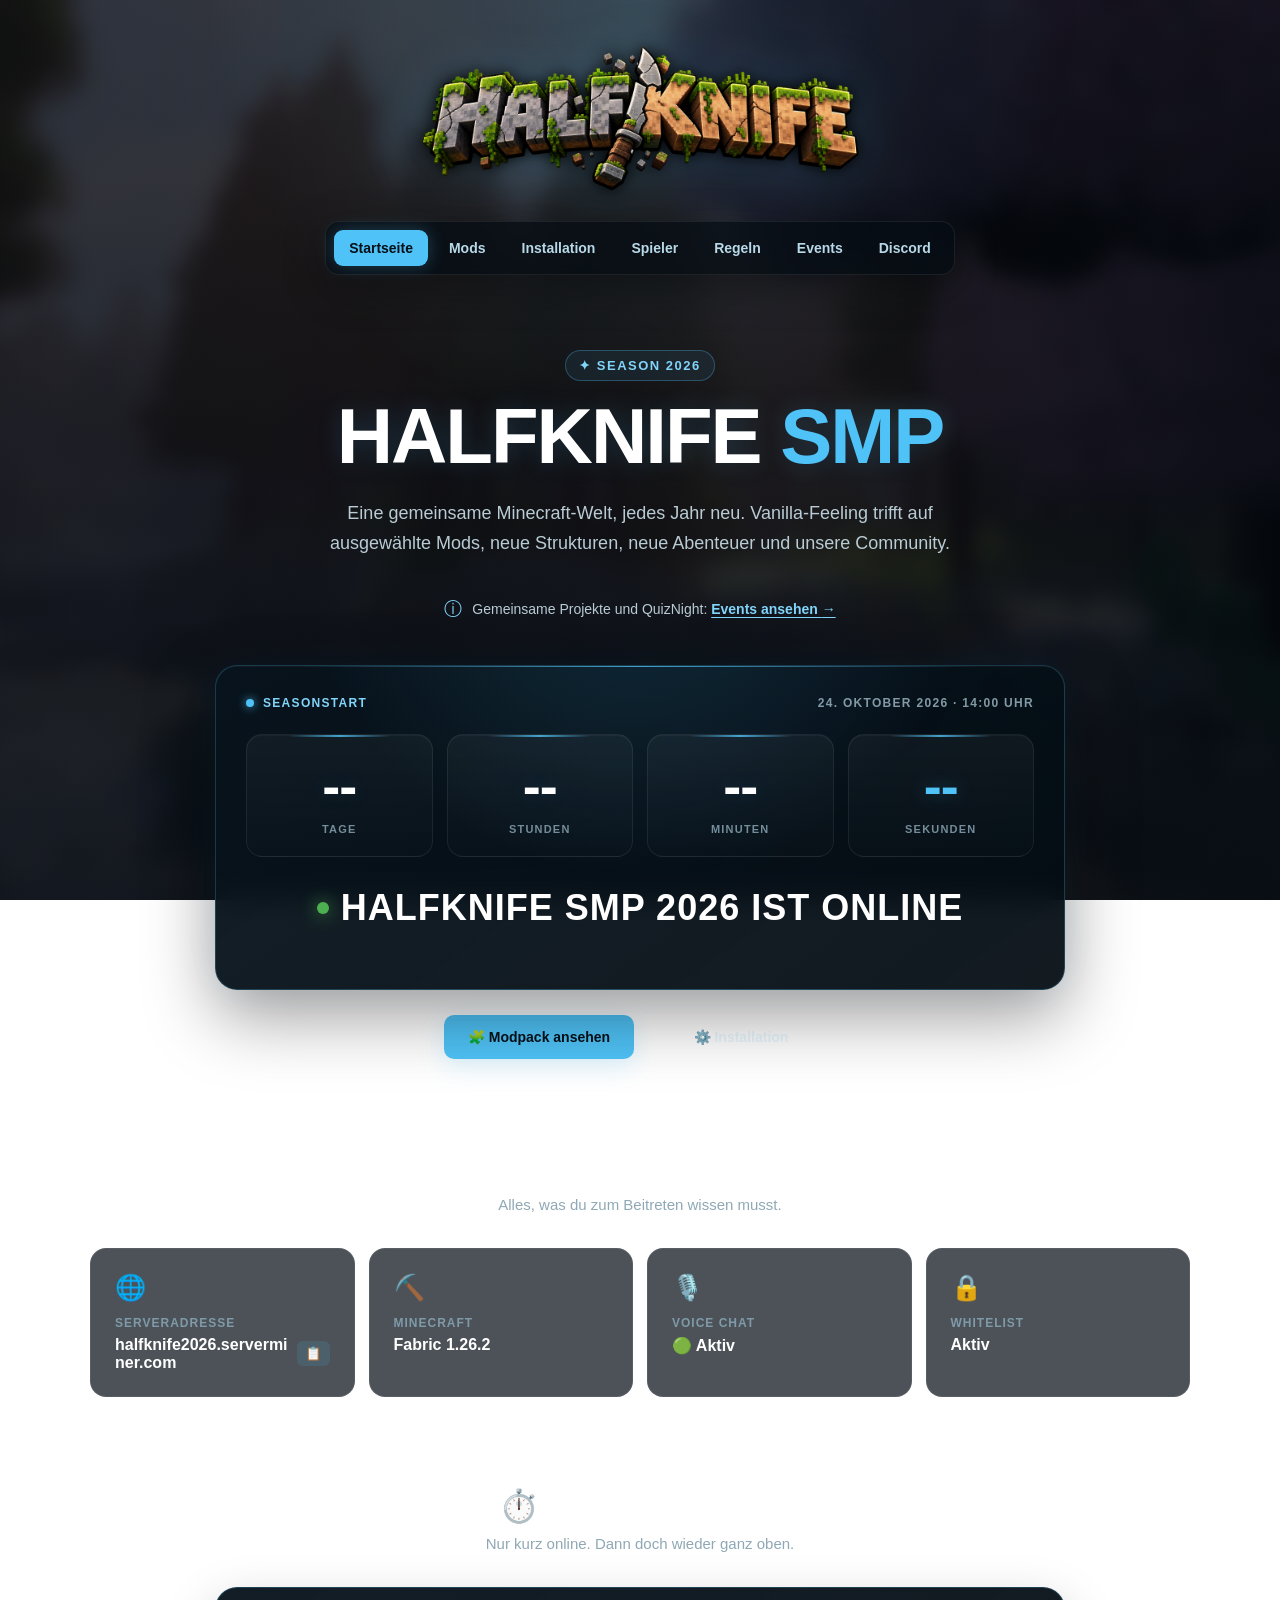
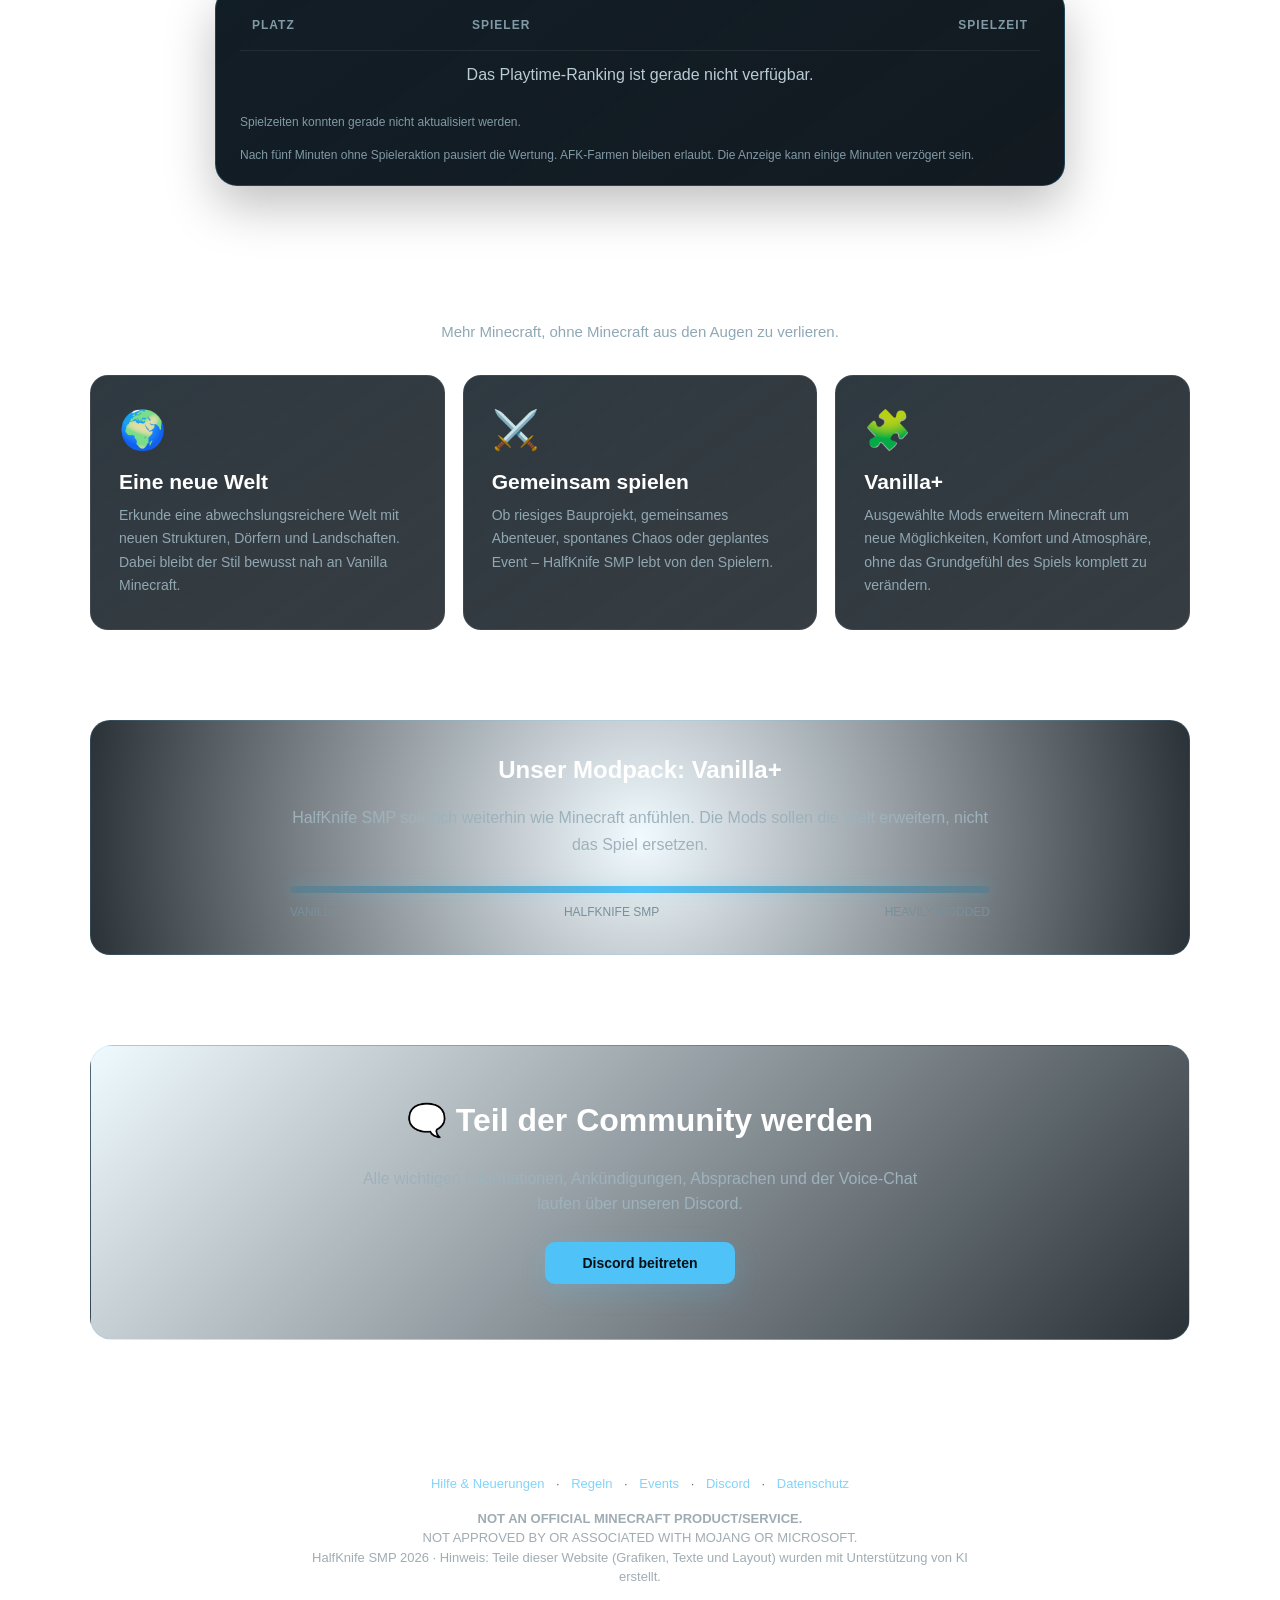
==== index.html @ ebe486ce "AFK-bereinigte aktive Spielzeit erfassen und Website-Ranking umstellen" ====
<!DOCTYPE html>
<html lang="de">

<head>
  <meta charset="UTF-8">

  <meta
    name="viewport"
    content="width=device-width, initial-scale=1.0"
  >

  <title>HalfKnife SMP 2026</title>

  <link
    rel="icon"
    type="image/png"
    href="favicon_io/favicon-32x32.png"
  >

  <link
    rel="stylesheet"
    href="css/style.css"
  >
</head>


<body>
<div class="container">


    <!-- =====================================================
         HEADER
    ====================================================== -->

    <header>

      <div class="logo-container">

        <img
          src="logo.png"
          class="logo"
          alt="HalfKnife SMP 2026"
        >

      </div>


      <nav
        class="nav"
        id="main-nav"
      ></nav>

    </header>


    <main>


      <!-- ===================================================
           HERO
      ==================================================== -->

      <section class="hero">

        <div class="season-label">
          ✦ Season 2026
        </div>


        <h1>
          HALFKNIFE <span>SMP</span>
        </h1>


        <p>
          Eine gemeinsame Minecraft-Welt, jedes Jahr neu.
          Vanilla-Feeling trifft auf ausgewählte Mods,
          neue Strukturen, neue Abenteuer und unsere Community.
        </p>

      </section>

      <aside class="events-notice" aria-label="Hinweis auf Server-Events">
        <span class="events-notice-icon" aria-hidden="true">ⓘ</span>
        <span>Gemeinsame Projekte und QuizNight: <a href="events.html">Events ansehen <span aria-hidden="true">→</span></a></span>
      </aside>


      <!-- ===================================================
           COUNTDOWN
      ==================================================== -->

      <section class="countdown-card">

        <div class="countdown-header">

          <div class="countdown-header-left">

            <span class="countdown-pulse"></span>

            <span>
              Seasonstart
            </span>

          </div>


          <strong>
            24. Oktober 2026 · 14:00 Uhr
          </strong>

        </div>


        <div
          class="countdown-grid"
          id="countdown"
        >


          <div class="countdown-item">

            <span
              class="countdown-value"
              id="countdown-days"
            >
              --
            </span>

            <span class="countdown-label">
              Tage
            </span>

          </div>


          <div class="countdown-item">

            <span
              class="countdown-value"
              id="countdown-hours"
            >
              --
            </span>

            <span class="countdown-label">
              Stunden
            </span>

          </div>


          <div class="countdown-item">

            <span
              class="countdown-value"
              id="countdown-minutes"
            >
              --
            </span>

            <span class="countdown-label">
              Minuten
            </span>

          </div>


          <div class="countdown-item countdown-seconds">

            <span
              class="countdown-value"
              id="countdown-seconds"
            >
              --
            </span>

            <span class="countdown-label">
              Sekunden
            </span>

          </div>

        </div>


        <div
          class="countdown-online"
          id="countdown-online"
          hidden
        >

          <span class="countdown-online-dot"></span>

          HALFKNIFE SMP 2026 IST ONLINE

        </div>

      </section>


      <!-- ===================================================
           BUTTONS
      ==================================================== -->

      <div class="button-row">

        <a
          class="button button-primary"
          href="https://modrinth.com/modpack/halfknifesmp2026"
          target="_blank"
          rel="noopener"
        >
          🧩 Modpack ansehen
        </a>


        <a
          class="button button-secondary"
          href="install.html"
        >
          ⚙️ Installation
        </a>

      </div>


      <!-- ===================================================
           SERVER INFOS
      ==================================================== -->

      <section class="section">

        <div class="section-heading">

          <h2>
            Server-Infos
          </h2>

          <p>
            Alles, was du zum Beitreten wissen musst.
          </p>

        </div>


        <div class="info-grid">


          <div class="info-card">

            <div class="info-icon">
              🌐
            </div>

            <div class="label">
              Serveradresse
            </div>

            <div class="value server-address">

              <span id="server-ip">
                halfknife2026.serverminer.com
              </span>

              <button
                class="copy-button"
                onclick="copyIP()"
                title="Serveradresse kopieren"
              >
                📋
              </button>

            </div>

          </div>


          <div class="info-card">

            <div class="info-icon">
              ⛏️
            </div>

            <div class="label">
              Minecraft
            </div>

            <div class="value">
              Fabric 1.26.2
            </div>

          </div>


          <div class="info-card">

            <div class="info-icon">
              🎙️
            </div>

            <div class="label">
              Voice Chat
            </div>

            <div class="value">
              🟢 Aktiv
            </div>

          </div>


          <div class="info-card">

            <div class="info-icon">
              🔒
            </div>

            <div class="label">
              Whitelist
            </div>

            <div class="value">
              Aktiv
            </div>

          </div>


        </div>

      </section>



      <section class="section playtime-section" aria-labelledby="playtime-heading">
        <div class="section-heading">
          <h2 id="playtime-heading">⏱️ Aktive Spielzeit</h2>
          <p>Nur kurz online. Dann doch wieder ganz oben.</p>
        </div>
        <div class="playtime-card">
          <div class="playtime-table-wrap">
            <table class="playtime-table">
              <caption class="playtime-caption">Spielzeit der freigeschalteten Spieler, absteigend sortiert</caption>
              <thead><tr><th scope="col">Platz</th><th scope="col">Spieler</th><th scope="col">Spielzeit</th></tr></thead>
              <tbody id="playtime-ranking">
                <tr><td colspan="3">Spielzeiten werden geladen…</td></tr>
              </tbody>
            </table>
          </div>
          <p class="playtime-note" id="playtime-updated" role="status">Die Spielzeiten werden regelmäßig aktualisiert.</p>
          <p class="playtime-note">Nach fünf Minuten ohne Spieleraktion pausiert die Wertung. AFK-Farmen bleiben erlaubt. Die Anzeige kann einige Minuten verzögert sein.</p>
          <noscript><p class="playtime-note">Aktiviere JavaScript, um das Ranking zu sehen.</p></noscript>
        </div>
      </section>

      <!-- ===================================================
           WAS DICH ERWARTET
      ==================================================== -->

      <section class="section">

        <div class="section-heading">

          <h2>
            Was dich erwartet
          </h2>

          <p>
            Mehr Minecraft, ohne Minecraft aus den Augen zu verlieren.
          </p>

        </div>


        <div class="features">


          <div class="feature">

            <div class="feature-icon">
              🌍
            </div>

            <h3>
              Eine neue Welt
            </h3>

            <p>
              Erkunde eine abwechslungsreichere Welt mit
              neuen Strukturen, Dörfern und Landschaften.
              Dabei bleibt der Stil bewusst nah an Vanilla Minecraft.
            </p>

          </div>


          <div class="feature">

            <div class="feature-icon">
              ⚔️
            </div>

            <h3>
              Gemeinsam spielen
            </h3>

            <p>
              Ob riesiges Bauprojekt, gemeinsames Abenteuer,
              spontanes Chaos oder geplantes Event –
              HalfKnife SMP lebt von den Spielern.
            </p>

          </div>


          <div class="feature">

            <div class="feature-icon">
              🧩
            </div>

            <h3>
              Vanilla+
            </h3>

            <p>
              Ausgewählte Mods erweitern Minecraft um
              neue Möglichkeiten, Komfort und Atmosphäre,
              ohne das Grundgefühl des Spiels komplett zu verändern.
            </p>

          </div>


        </div>

      </section>


      <!-- ===================================================
           VANILLA+
      ==================================================== -->

      <section class="section">

        <div class="vanilla-box">

          <h2>
            Unser Modpack: Vanilla+
          </h2>


          <p>
            HalfKnife SMP soll sich weiterhin wie Minecraft anfühlen.
            Die Mods sollen die Welt erweitern, nicht das Spiel ersetzen.
          </p>


          <div class="vanilla-bar"></div>


          <div class="vanilla-labels">

            <span>
              VANILLA
            </span>

            <span>
              HALFKNIFE SMP
            </span>

            <span>
              HEAVILY MODDED
            </span>

          </div>

        </div>

      </section>


      <!-- ===================================================
           DISCORD
      ==================================================== -->

      <section class="section">

        <div class="discord">

          <h2>
            🗨️ Teil der Community werden
          </h2>


          <p>
            Alle wichtigen Informationen, Ankündigungen,
            Absprachen und der Voice-Chat laufen über unseren Discord.
          </p>


          <a
            class="button button-primary"
            href="https://discord.gg/TK9UQVsz8b"
            target="_blank"
            rel="noopener"
          >
            Discord beitreten
          </a>

        </div>

      </section>


    </main>

  </div>


  <!-- =======================================================
       FOOTER
  ======================================================== -->

  <footer>

    <div class="footer-links">

      <a href="help.html">Hilfe & Neuerungen</a>
      ·
      <a href="rules.html">Regeln</a>
      ·
      <a href="events.html">Events</a>
      ·
      <a href="discord.html">Discord</a>
      ·
      <a href="datenschutz.html">Datenschutz</a>

    </div>

    <div class="disclaimer">
      <strong>NOT AN OFFICIAL MINECRAFT PRODUCT/SERVICE.</strong><br>
      NOT APPROVED BY OR ASSOCIATED WITH MOJANG OR MICROSOFT.
    </div>

    <div class="disclaimer">
      HalfKnife SMP 2026 ·
      Hinweis: Teile dieser Website (Grafiken, Texte und Layout)
      wurden mit Unterstützung von KI erstellt.
    </div>

  </footer>


  <script src="js/main.js"></script>

</body>

</html>
---- css/style.css ----
/* =========================================================
   GRUNDLAYOUT
========================================================= */

* {
  box-sizing: border-box;
}


html {
  scroll-behavior: smooth;
}


body {
  margin: 0;

  min-height: 100vh;

  font-family:
    Arial,
    Helvetica,
    sans-serif;

  color: #e8f7ff;

  background-image:
    linear-gradient(
      rgba(3, 8, 14, 0.78),
      rgba(3, 8, 14, 0.88)
    ),
    url("../background.png");

  background-size: cover;
  background-position: center;
  background-attachment: fixed;

  overflow-x: hidden;
}


body::before {
  content: "";

  position: fixed;
  inset: 0;

  background:
    radial-gradient(
      circle at 50% 0%,
      rgba(79, 195, 247, 0.12),
      transparent 40%
    );

  pointer-events: none;

  z-index: -1;
}


/* =========================================================
   CONTAINER
========================================================= */

.container {
  width: min(
    1100px,
    calc(100% - 40px)
  );

  margin: 0 auto;
}


/* =========================================================
   SPENDENBUTTON
========================================================= */

.donate-button {
  position: fixed;

  top: 18px;
  left: 18px;

  z-index: 1000;

  transition:
    transform 0.2s ease;
}


.donate-button img {
  width: 190px;

  height: auto;

  filter:
    drop-shadow(
      0 0 10px
      rgba(0, 0, 0, 0.8)
    );

  transition:
    transform 0.2s ease,
    opacity 0.2s ease;
}


.donate-button:hover {
  transform:
    translateY(-2px);
}


.donate-button img:hover {
  transform:
    scale(1.04);

  opacity: 0.92;
}


/* =========================================================
   HEADER
========================================================= */

header {
  padding-top: 45px;

  text-align: center;
}


.logo-container {
  margin-bottom: 25px;
}


.logo {
  width: min(
    440px,
    80%
  );

  height: auto;

  filter:
    drop-shadow(
      0 0 8px
      rgba(0, 0, 0, 0.9)
    )
    drop-shadow(
      0 0 25px
      rgba(79, 195, 247, 0.15)
    );
}


/* =========================================================
   NAVIGATION
========================================================= */

.nav {
  display: flex;

  justify-content: center;
  align-items: center;

  flex-wrap: wrap;

  gap: 6px;

  width: fit-content;
  max-width: 100%;

  margin: 0 auto;

  padding: 8px;

  background:
    rgba(5, 12, 19, 0.72);

  border:
    1px solid
    rgba(255, 255, 255, 0.08);

  border-radius: 14px;

  backdrop-filter:
    blur(14px);

  -webkit-backdrop-filter:
    blur(14px);

  box-shadow:
    0 12px 40px
    rgba(0, 0, 0, 0.35);
}


.nav a {
  color: #b8d9e8;

  text-decoration: none;

  font-size: 14px;
  font-weight: bold;

  padding:
    10px 15px;

  border-radius: 9px;

  transition:
    background 0.2s ease,
    color 0.2s ease,
    transform 0.2s ease;
}


.nav a:hover {
  color: #ffffff;

  background:
    rgba(79, 195, 247, 0.12);

  transform:
    translateY(-1px);
}


.nav a.active {
  color: #061019;

  background:
    #4fc3f7;

  box-shadow:
    0 0 18px
    rgba(79, 195, 247, 0.28);
}


/* =========================================================
   HERO
========================================================= */

.hero {
  text-align: center;

  padding:
    75px 20px 55px;
}


.season-label {
  display: inline-block;

  padding:
    7px 13px;

  margin-bottom: 18px;

  border:
    1px solid
    rgba(79, 195, 247, 0.3);

  border-radius: 999px;

  background:
    rgba(79, 195, 247, 0.08);

  color: #81d4fa;

  font-size: 13px;
  font-weight: bold;

  letter-spacing: 1.5px;

  text-transform: uppercase;
}


.hero h1 {
  margin: 0;

  font-size:
    clamp(
      42px,
      7vw,
      78px
    );

  line-height: 0.95;

  color: #ffffff;

  letter-spacing: -2px;

  text-shadow:
    0 0 25px
    rgba(79, 195, 247, 0.18);
}


.hero h1 span {
  color: #4fc3f7;
}


.hero p {
  max-width: 680px;

  margin:
    25px auto 0;

  color: #b9cbd4;

  font-size: 18px;

  line-height: 1.7;
}


/* Compact events link on the home page */
.events-notice {
  display: flex;
  align-items: center;
  justify-content: center;
  gap: 10px;
  max-width: 850px;
  margin: -28px auto 32px;
  padding: 10px 16px;
  color: #b9cbd4;
  font-size: 14px;
  line-height: 1.5;
  text-align: center;
}

.events-notice-icon {
  flex: none;
  color: #81d4fa;
  font-size: 18px;
}

.events-notice a {
  color: #81d4fa;
  font-weight: 700;
  text-decoration: underline;
  text-underline-offset: 3px;
}

.events-notice a:hover,
.events-notice a:focus-visible {
  color: #ffffff;
}

@media (max-width: 650px) {
  .events-notice {
    margin-top: -18px;
    margin-bottom: 24px;
    padding-inline: 4px;
  }
}


/* =========================================================
   COUNTDOWN
========================================================= */

.countdown-card {
  position: relative;

  max-width: 850px;

  margin:
    10px auto 0;

  padding:
    30px;

  overflow: hidden;

  background:
    radial-gradient(
      circle at 50% -40%,
      rgba(79, 195, 247, 0.17),
      transparent 55%
    ),
    linear-gradient(
      145deg,
      rgba(8, 20, 29, 0.96),
      rgba(4, 12, 19, 0.94)
    );

  border:
    1px solid
    rgba(79, 195, 247, 0.24);

  border-radius: 22px;

  backdrop-filter:
    blur(15px);

  -webkit-backdrop-filter:
    blur(15px);

  box-shadow:
    0 25px 70px
    rgba(0, 0, 0, 0.4),

    0 0 45px
    rgba(79, 195, 247, 0.06),

    inset 0 1px 0
    rgba(255, 255, 255, 0.035);
}


.countdown-card::before {
  content: "";

  position: absolute;

  top: 0;
  left: 10%;
  right: 10%;

  height: 1px;

  background:
    linear-gradient(
      90deg,
      transparent,
      rgba(79, 195, 247, 0.75),
      transparent
    );
}


.countdown-header {
  display: flex;

  align-items: center;
  justify-content: space-between;

  gap: 20px;

  margin-bottom: 24px;

  text-transform: uppercase;

  letter-spacing: 1.3px;

  font-size: 12px;
}


.countdown-header-left {
  display: flex;

  align-items: center;

  gap: 9px;

  color: #81d4fa;

  font-weight: 800;
}


.countdown-header strong {
  color: #829aa6;

  font-size: 12px;

  font-weight: 700;
}


.countdown-pulse {
  width: 8px;
  height: 8px;

  border-radius: 50%;

  background: #4fc3f7;

  box-shadow:
    0 0 10px
    rgba(79, 195, 247, 0.9);

  animation:
    countdownPulse
    2s infinite;
}


@keyframes countdownPulse {

  0%,
  100% {
    opacity: 1;

    box-shadow:
      0 0 8px
      rgba(79, 195, 247, 0.7);
  }

  50% {
    opacity: 0.45;

    box-shadow:
      0 0 18px
      rgba(79, 195, 247, 1);
  }

}


.countdown-grid {
  display: grid;

  grid-template-columns:
    repeat(4, 1fr);

  gap: 14px;
}


.countdown-item {
  position: relative;

  padding:
    24px 10px 21px;

  text-align: center;

  border-radius: 16px;

  background:
    linear-gradient(
      180deg,
      rgba(255, 255, 255, 0.045),
      rgba(255, 255, 255, 0.012)
    );

  border:
    1px solid
    rgba(255, 255, 255, 0.07);

  box-shadow:
    inset 0 1px 0
    rgba(255, 255, 255, 0.035);

  transition:
    transform 0.25s ease,
    border-color 0.25s ease,
    background 0.25s ease;
}


.countdown-item:hover {
  transform:
    translateY(-3px);

  border-color:
    rgba(79, 195, 247, 0.24);

  background:
    linear-gradient(
      180deg,
      rgba(79, 195, 247, 0.08),
      rgba(255, 255, 255, 0.015)
    );
}


.countdown-item::before {
  content: "";

  position: absolute;

  top: 0;

  left: 22%;
  right: 22%;

  height: 2px;

  border-radius: 999px;

  background:
    linear-gradient(
      90deg,
      transparent,
      #4fc3f7,
      transparent
    );

  opacity: 0.8;
}


.countdown-value {
  display: block;

  color: #ffffff;

  font-size:
    clamp(
      34px,
      5vw,
      54px
    );

  line-height: 1;

  font-weight: 800;

  font-variant-numeric:
    tabular-nums;

  letter-spacing: -1px;

  text-shadow:
    0 0 20px
    rgba(79, 195, 247, 0.15);
}


.countdown-seconds
.countdown-value {
  color: #4fc3f7;

  text-shadow:
    0 0 20px
    rgba(79, 195, 247, 0.32);
}


.countdown-label {
  display: block;

  margin-top: 10px;

  color: #748d9a;

  font-size: 11px;

  font-weight: 700;

  letter-spacing: 1.2px;

  text-transform: uppercase;
}


.countdown-online {
  display: flex;

  align-items: center;
  justify-content: center;

  gap: 12px;

  padding:
    30px 10px;

  color: #ffffff;

  font-size:
    clamp(
      22px,
      4vw,
      36px
    );

  font-weight: 800;

  letter-spacing: 1px;

  text-align: center;
}


.countdown-online[hidden] {
  display: none;
}


.countdown-online-dot {
  width: 12px;
  height: 12px;

  flex: 0 0 auto;

  border-radius: 50%;

  background: #4caf50;

  box-shadow:
    0 0 18px
    rgba(76, 175, 80, 0.9);
}


/* =========================================================
   BUTTONS
========================================================= */

.button-row {
  display: flex;

  justify-content: center;

  flex-wrap: wrap;

  gap: 12px;

  margin-top: 25px;
}


.button {
  display: inline-flex;

  align-items: center;
  justify-content: center;

  min-width: 190px;

  padding:
    13px 22px;

  border-radius: 10px;

  text-decoration: none;

  font-weight: bold;
  font-size: 14px;

  transition:
    transform 0.2s ease,
    box-shadow 0.2s ease,
    background 0.2s ease;
}


.button-primary {
  background:
    #4fc3f7;

  color:
    #041018;

  box-shadow:
    0 8px 25px
    rgba(79, 195, 247, 0.18);
}


.button-primary:hover {
  transform:
    translateY(-3px);

  box-shadow:
    0 12px 35px
    rgba(79, 195, 247, 0.3);
}


.button-secondary {
  background:
    rgba(255, 255, 255, 0.06);

  color:
    #e8f7ff;

  border:
    1px solid
    rgba(255, 255, 255, 0.1);
}


.button-secondary:hover {
  transform:
    translateY(-3px);

  background:
    rgba(255, 255, 255, 0.1);
}


/* =========================================================
   SECTIONS
========================================================= */

.section {
  margin-top: 90px;
}


.section-heading {
  text-align: center;

  margin-bottom: 35px;
}


.section-heading h2 {
  margin:
    0 0 10px;

  color: #ffffff;

  font-size: 32px;
}


.section-heading p {
  margin: 0;

  color: #8fa8b5;

  font-size: 15px;
}


/* =========================================================
   INFO CARDS
========================================================= */

.info-grid {
  display: grid;

  grid-template-columns:
    repeat(4, 1fr);

  gap: 14px;
}


.info-card {
  padding: 24px;

  background:
    rgba(7, 16, 24, 0.72);

  border:
    1px solid
    rgba(255, 255, 255, 0.07);

  border-radius: 16px;

  backdrop-filter:
    blur(12px);

  -webkit-backdrop-filter:
    blur(12px);

  transition:
    transform 0.2s ease,
    border-color 0.2s ease,
    background 0.2s ease;
}


.info-card:hover {
  transform:
    translateY(-4px);

  border-color:
    rgba(79, 195, 247, 0.25);

  background:
    rgba(9, 21, 30, 0.82);
}


.info-icon {
  font-size: 25px;

  margin-bottom: 14px;
}


.info-card .label {
  color: #7f9aa8;

  font-size: 12px;
  font-weight: bold;

  text-transform: uppercase;

  letter-spacing: 1px;

  margin-bottom: 6px;
}


.info-card .value {
  color: #ffffff;

  font-size: 16px;

  font-weight: bold;

  word-break: break-word;
}


/* =========================================================
   SERVER-IP KOPIEREN
========================================================= */

.server-address {
  display: flex;

  align-items: center;

  gap: 8px;
}


.copy-button {
  border: none;

  padding:
    5px 8px;

  border-radius: 6px;

  background:
    rgba(79, 195, 247, 0.12);

  color: #81d4fa;

  cursor: pointer;

  transition:
    0.2s ease;
}


.copy-button:hover {
  background:
    rgba(79, 195, 247, 0.22);
}


/* =========================================================
   FEATURES
========================================================= */

.features {
  display: grid;

  grid-template-columns:
    repeat(3, 1fr);

  gap: 18px;
}


.feature {
  padding:
    32px 28px;

  background:
    linear-gradient(
      145deg,
      rgba(10, 22, 31, 0.85),
      rgba(4, 12, 18, 0.8)
    );

  border:
    1px solid
    rgba(255, 255, 255, 0.07);

  border-radius: 18px;

  transition:
    transform 0.25s ease,
    border-color 0.25s ease;
}


.feature:hover {
  transform:
    translateY(-6px);

  border-color:
    rgba(79, 195, 247, 0.25);
}


.feature-icon {
  font-size: 38px;

  margin-bottom: 18px;
}


.feature h3 {
  margin:
    0 0 10px;

  color: #ffffff;

  font-size: 21px;
}


.feature p {
  margin: 0;

  color: #91a7b2;

  line-height: 1.65;

  font-size: 14px;
}


/* =========================================================
   VANILLA+ BOX
========================================================= */

.vanilla-box {
  padding: 35px;

  text-align: center;

  background:
    radial-gradient(
      circle at center,
      rgba(79, 195, 247, 0.08),
      rgba(5, 13, 20, 0.85)
    );

  border:
    1px solid
    rgba(79, 195, 247, 0.15);

  border-radius: 20px;
}


.vanilla-box h2 {
  margin-top: 0;

  color: #ffffff;
}


.vanilla-box p {
  max-width: 700px;

  margin: 0 auto;

  color: #9eb2bc;

  line-height: 1.7;
}

.vanilla-box .install-note {
  margin-top: 18px;
  font-size: 14px;
}


.vanilla-bar {
  max-width: 700px;

  height: 7px;

  margin:
    28px auto 12px;

  border-radius: 999px;

  background:
    linear-gradient(
      90deg,
      #607d8b 0%,
      #4fc3f7 50%,
      #607d8b 100%
    );

  box-shadow:
    0 0 15px
    rgba(79, 195, 247, 0.2);
}


.vanilla-labels {
  display: flex;

  justify-content: space-between;

  max-width: 700px;

  margin: 0 auto;

  color: #78909c;

  font-size: 12px;
}


/* =========================================================
   DISCORD
========================================================= */

.discord {
  text-align: center;

  padding:
    55px 25px;

  background:
    linear-gradient(
      135deg,
      rgba(79, 195, 247, 0.09),
      rgba(5, 14, 21, 0.85)
    );

  border:
    1px solid
    rgba(79, 195, 247, 0.14);

  border-radius: 22px;
}


.discord h2 {
  margin-top: 0;

  color: #ffffff;

  font-size: 32px;
}


.discord p {
  max-width: 600px;

  margin:
    0 auto 25px;

  color: #9eb2bc;

  line-height: 1.6;
}


/* =========================================================
   LIVE SERVERSTATUS / PLAYERS.HTML
========================================================= */

.live-status-card {
  padding: 28px;

  background:
    linear-gradient(
      145deg,
      rgba(8, 20, 29, 0.9),
      rgba(4, 12, 19, 0.9)
    );

  border:
    1px solid
    rgba(79, 195, 247, 0.16);

  border-radius: 20px;

  box-shadow:
    0 18px 50px
    rgba(0, 0, 0, 0.3);
}


.live-status-topline {
  display: flex;

  align-items: center;

  gap: 10px;

  margin-bottom: 22px;
}


.status-dot {
  display: inline-block;

  width: 10px;
  height: 10px;

  flex: 0 0 auto;

  border-radius: 50%;

  background: #607d8b;
}


.status-dot.loading {
  background: #ffc107;

  box-shadow:
    0 0 12px
    rgba(255, 193, 7, 0.65);
}


.status-dot.online {
  background: #4caf50;

  box-shadow:
    0 0 12px
    rgba(76, 175, 80, 0.7);
}


.status-dot.offline {
  background: #f44336;

  box-shadow:
    0 0 12px
    rgba(244, 67, 54, 0.6);
}


.live-player-counter {
  margin-left: auto;

  color: #81d4fa;

  font-size: 14px;

  font-weight: bold;
}


.live-player-grid {
  display: grid;

  grid-template-columns:
    repeat(
      auto-fit,
      minmax(180px, 1fr)
    );

  gap: 12px;
}


.live-player {
  padding:
    15px 18px;

  color: #ffffff;

  font-weight: bold;

  text-align: center;

  background:
    rgba(255, 255, 255, 0.035);

  border:
    1px solid
    rgba(255, 255, 255, 0.06);

  border-radius: 12px;
}


.live-player-empty,
.live-player-placeholder,
.live-player-error {
  grid-column:
    1 / -1;

  padding:
    22px;

  text-align: center;

  color: #849aa5;

  background:
    rgba(255, 255, 255, 0.025);

  border-radius: 12px;
}


.live-player-error {
  color: #e5a7a7;
}


.live-status-note {
  margin:
    18px 0 0;

  color: #607d8b;

  font-size: 12px;

  line-height: 1.5;
}


/* =========================================================
   FOOTER
========================================================= */

footer {
  margin-top: 100px;

  padding:
    35px 20px 25px;

  text-align: center;

  border-top:
    1px solid
    rgba(255, 255, 255, 0.06);

  color: #607681;

  font-size: 13px;
}


.footer-links {
  margin-bottom: 18px;
}


.footer-links a {
  color: #81d4fa;

  text-decoration: none;

  margin:
    0 8px;
}


.footer-links a:hover {
  text-decoration: underline;
}


.disclaimer {
  max-width: 700px;

  margin: 0 auto;

  opacity: 0.6;

  line-height: 1.5;
}


/* =========================================================
   RESPONSIVE
========================================================= */

@media (max-width: 850px) {

  .info-grid {
    grid-template-columns:
      repeat(2, 1fr);
  }


  .features {
    grid-template-columns:
      1fr;
  }


  .donate-button img {
    width: 145px;
  }


  .countdown-value {
    font-size: 40px;
  }

}


@media (max-width: 650px) {

  body {
    background-attachment:
      scroll;
  }


  .container {
    width:
      min(
        100% - 24px,
        1100px
      );
  }


  header {
    padding-top: 30px;
  }


  .donate-button {
    top: 10px;
    left: 10px;
  }


  .donate-button img {
    width: 115px;
  }


  .nav {
    width: 100%;
  }


  .nav a {
    padding:
      9px 10px;

    font-size: 12px;
  }


  .hero {
    padding:
      55px 10px 45px;
  }


  .hero p {
    font-size: 15px;
  }


  .countdown-card {
    padding:
      22px 16px;
  }


  .countdown-header {
    flex-direction: column;

    align-items: flex-start;

    gap: 7px;

    margin-bottom: 18px;
  }


  .countdown-grid {
    grid-template-columns:
      repeat(2, 1fr);

    gap: 10px;
  }


  .countdown-item {
    padding:
      20px 8px 18px;
  }


  .countdown-value {
    font-size: 38px;
  }


  .countdown-label {
    font-size: 10px;
  }


  .info-grid {
    grid-template-columns:
      1fr;
  }


  .section {
    margin-top: 65px;
  }


  .button {
    width: 100%;
  }


  .vanilla-box {
    padding:
      28px 20px;
  }


  .vanilla-labels {
    font-size: 10px;
  }


  .live-status-card {
    padding: 20px;
  }


  .live-status-topline {
    flex-wrap: wrap;
  }

}


@media (max-width: 380px) {

  .countdown-grid {
    grid-template-columns:
      1fr 1fr;
  }


  .countdown-value {
    font-size: 32px;
  }

}

/* =========================================================
   EVENTS / EVENTS.HTML
========================================================= */

.events-list {
  display: grid;
  gap: 26px;
}

.event-card {
  position: relative;
  overflow: hidden;
  padding: 34px;

  border-radius: 22px;

  background:
    linear-gradient(
      145deg,
      rgba(9, 21, 30, 0.94),
      rgba(4, 12, 19, 0.92)
    );

  border:
    1px solid
    rgba(255, 255, 255, 0.075);

  box-shadow:
    0 22px 60px
    rgba(0, 0, 0, 0.34),

    inset 0 1px 0
    rgba(255, 255, 255, 0.025);
}

.event-card::before {
  content: "";

  position: absolute;

  inset:
    0 auto 0 0;

  width: 3px;

  background:
    linear-gradient(
      180deg,
      #4fc3f7,
      rgba(79, 195, 247, 0.08)
    );
}

.event-card.featured {
  border-color:
    rgba(255, 152, 0, 0.22);

  background:
    radial-gradient(
      circle at 0% 0%,
      rgba(255, 152, 0, 0.075),
      transparent 32%
    ),

    linear-gradient(
      145deg,
      rgba(11, 23, 31, 0.96),
      rgba(4, 12, 19, 0.93)
    );
}

.event-card.featured::before {
  background:
    linear-gradient(
      180deg,
      #ff9800,
      rgba(255, 152, 0, 0.08)
    );
}

.event-header {
  display: flex;

  align-items:
    flex-start;

  justify-content:
    space-between;

  gap: 22px;

  margin-bottom: 20px;
}

.event-title-wrap {
  min-width: 0;
}

.event-kicker {
  margin-bottom: 8px;

  color:
    #7d96a2;

  font-size: 12px;

  font-weight: 800;

  letter-spacing: 1.2px;

  text-transform:
    uppercase;
}

.event-card.featured
.event-kicker {
  color:
    #ffb74d;
}

.event-title-wrap h2 {
  margin: 0;

  color:
    #ffffff;

  font-size:
    clamp(
      26px,
      4vw,
      34px
    );

  line-height: 1.1;
}

.event-status {
  flex:
    0 0 auto;

  padding:
    9px 13px;

  border-radius:
    999px;

  color:
    #ffcc80;

  background:
    rgba(255, 152, 0, 0.09);

  border:
    1px solid
    rgba(255, 152, 0, 0.22);

  font-size: 12px;

  font-weight: 800;

  white-space:
    nowrap;
}

.event-status.later {
  color:
    #ce93d8;

  background:
    rgba(171, 71, 188, 0.09);

  border-color:
    rgba(171, 71, 188, 0.22);
}

.event-description {
  max-width: 900px;

  margin:
    0 0 26px;

  color:
    #a9bdc7;

  font-size: 15px;

  line-height: 1.75;
}

.event-meta {
  display: grid;

  grid-template-columns:
    repeat(3, 1fr);

  gap: 12px;

  margin-bottom: 24px;
}

.event-meta-item {
  padding:
    16px 17px;

  border-radius: 14px;

  background:
    rgba(255, 255, 255, 0.03);

  border:
    1px solid
    rgba(255, 255, 255, 0.06);
}

.event-meta-item
.label {
  margin-bottom: 6px;

  color:
    #6f8793;

  font-size: 11px;

  font-weight: 800;

  letter-spacing: 1px;

  text-transform:
    uppercase;
}

.event-meta-item
.value {
  color:
    #ffffff;

  font-size: 14px;

  font-weight: 700;

  line-height: 1.35;
}

.event-columns {
  display: grid;

  grid-template-columns:
    1.25fr
    0.75fr;

  gap: 16px;
}

.event-panel {
  padding: 22px;

  border-radius: 16px;

  background:
    rgba(0, 0, 0, 0.16);

  border:
    1px solid
    rgba(255, 255, 255, 0.06);
}

.event-panel h3 {
  margin:
    0 0 16px;

  color:
    #ffffff;

  font-size: 16px;
}

.requirement-list {
  display: grid;

  grid-template-columns:
    repeat(
      2,
      minmax(0, 1fr)
    );

  gap: 10px;
}

.requirement {
  display: flex;

  align-items:
    center;

  justify-content:
    space-between;

  gap: 15px;

  min-width: 0;

  padding:
    12px 13px;

  border-radius: 11px;

  background:
    rgba(255, 255, 255, 0.025);

  border:
    1px solid
    rgba(255, 255, 255, 0.045);
}

.requirement span {
  min-width: 0;

  color:
    #a7bbc5;

  font-size: 13px;
}

.requirement strong {
  flex:
    0 0 auto;

  color:
    #ffffff;

  font-size: 13px;

  font-variant-numeric:
    tabular-nums;
}

.event-card.featured
.requirement strong {
  color:
    #ffcc80;
}

.event-card:not(.featured)
.requirement strong {
  color:
    #ce93d8;
}

.command-list {
  display: flex;

  flex-direction:
    column;
}

.command-list code {
  display: block;

  width: 100%;

  margin-bottom: 9px;

  padding:
    11px 13px;

  overflow-wrap:
    anywhere;

  border-radius: 10px;

  color:
    #b9ecff;

  background:
    rgba(79, 195, 247, 0.065);

  border:
    1px solid
    rgba(79, 195, 247, 0.12);

  font-family:
    "SFMono-Regular",
    Consolas,
    "Liberation Mono",
    monospace;

  font-size: 12px;
}

.event-note {
  margin-top:
    auto;

  padding-top:
    12px;

  color:
    #718995;

  font-size: 12px;

  line-height: 1.6;
}


/* =========================================================
   EVENTS RESPONSIVE
========================================================= */

@media (max-width: 850px) {

  .event-header {
    flex-direction:
      column;
  }

  .event-status {
    white-space:
      normal;
  }

  .event-columns {
    grid-template-columns:
      1fr;
  }

}

@media (max-width: 650px) {

  .event-card {
    padding:
      24px 18px;
  }

  .event-meta {
    grid-template-columns:
      1fr;
  }

  .requirement-list {
    grid-template-columns:
      1fr;
  }

  .event-title-wrap h2 {
    font-size:
      26px;
  }

}


/* =========================================================
   QUIZNIGHT / EVENTS.HTML
========================================================= */

.quiznight-card .event-description {
  max-width: none;
}

.quiznight-grid {
  display: grid;
  grid-template-columns: repeat(2, minmax(0, 1fr));
  gap: 16px;
}

.quiznight-box {
  min-width: 0;
  padding: 20px;
  border-radius: 16px;
  background: rgba(0, 0, 0, 0.16);
  border: 1px solid rgba(255, 255, 255, 0.06);
}

.quiznight-box h3 {
  margin: 0 0 14px;
  color: #ffffff;
  font-size: 16px;
}

.quiznight-wide {
  grid-column: 1 / -1;
}

.quiz-steps {
  display: grid;
  gap: 8px;
}

.quiz-steps > div {
  display: grid;
  grid-template-columns: 28px minmax(110px, auto) minmax(0, 1fr);
  align-items: center;
  gap: 10px;
  padding: 10px 12px;
  border-radius: 10px;
  background: rgba(255, 255, 255, 0.025);
  border: 1px solid rgba(255, 255, 255, 0.045);
}

.quiz-steps span {
  display: grid;
  place-items: center;
  width: 24px;
  height: 24px;
  border-radius: 999px;
  color: #071019;
  background: #ffb74d;
  font-size: 12px;
  font-weight: 800;
}

.quiz-steps strong {
  color: #ffffff;
  font-size: 13px;
}

.quiz-steps small {
  min-width: 0;
  color: #8da4af;
  font-size: 12px;
  line-height: 1.35;
}

.quiz-modes {
  display: grid;
  gap: 10px;
}

.quiz-modes > div {
  padding: 12px 13px;
  border-radius: 10px;
  background: rgba(255, 255, 255, 0.025);
  border: 1px solid rgba(255, 255, 255, 0.045);
}

.quiz-modes strong,
.quiz-modes span {
  display: block;
}

.quiz-modes strong {
  margin-bottom: 4px;
  color: #ffcc80;
  font-size: 13px;
}

.quiz-modes span {
  color: #9eb2bc;
  font-size: 12px;
  line-height: 1.45;
}

.quiznight-split {
  display: grid;
  grid-template-columns: 1fr 1fr;
  gap: 24px;
}

.quiz-commands {
  display: grid;
  grid-template-columns: minmax(150px, 190px) minmax(0, 1fr);
  gap: 8px 12px;
  align-items: center;
}

.quiz-commands code {
  display: block;
  padding: 9px 11px;
  border-radius: 9px;
  color: #b9ecff;
  background: rgba(79, 195, 247, 0.065);
  border: 1px solid rgba(79, 195, 247, 0.12);
  font-family: "SFMono-Regular", Consolas, "Liberation Mono", monospace;
  font-size: 12px;
  overflow-wrap: anywhere;
}

.quiz-commands span {
  color: #879da8;
  font-size: 12px;
  line-height: 1.4;
}

.quiz-facts {
  margin: 0;
  padding-left: 18px;
  color: #9eb2bc;
  font-size: 12px;
  line-height: 1.6;
}

.quiz-facts li + li {
  margin-top: 7px;
}

@media (max-width: 850px) {
  .quiznight-grid,
  .quiznight-split {
    grid-template-columns: 1fr;
  }

  .quiznight-wide {
    grid-column: auto;
  }
}

@media (max-width: 650px) {
  .quiz-steps > div {
    grid-template-columns: 28px 1fr;
  }

  .quiz-steps small {
    grid-column: 2;
  }

  .quiz-commands {
    grid-template-columns: 1fr;
  }
}


/* Playtime-Ranking */
.playtime-card {
  max-width: 850px;
  margin: 0 auto;
  padding: 12px 24px 20px;
  border: 1px solid rgba(79, 195, 247, 0.24);
  border-radius: 22px;
  background: linear-gradient(145deg, rgba(8, 20, 29, 0.96), rgba(4, 12, 19, 0.94));
  box-shadow: 0 20px 50px rgba(0, 0, 0, 0.25);
}
.playtime-table-wrap { overflow-x: auto; }
.playtime-table { width: 100%; border-collapse: collapse; text-align: left; }
.playtime-caption {
  position: absolute; width: 1px; height: 1px; padding: 0;
  overflow: hidden; clip-path: inset(50%); white-space: nowrap;
}
.playtime-table thead th {
  padding: 18px 12px; color: #829aa6; font-size: 12px;
  text-transform: uppercase; letter-spacing: 1px;
}
.playtime-table tbody td, .playtime-table tbody th {
  padding: 15px 12px; border-top: 1px solid rgba(255, 255, 255, 0.07);
}
.playtime-table tbody th { font-weight: 600; overflow-wrap: anywhere; }
.playtime-table th:last-child, .playtime-table td:last-child {
  text-align: right; font-variant-numeric: tabular-nums; white-space: nowrap;
}
.playtime-table td[colspan] { text-align: center; white-space: normal; color: #b9cbd4; }
.playtime-rank {
  display: inline-grid; place-items: center; width: 30px; height: 30px;
  border-radius: 9px; color: #b9cbd4; background: rgba(255, 255, 255, 0.04);
}
.playtime-top-1 .playtime-rank { color: #ffd166; background: rgba(255, 209, 102, 0.12); }
.playtime-top-2 .playtime-rank { color: #cfd8e3; background: rgba(207, 216, 227, 0.12); }
.playtime-top-3 .playtime-rank { color: #e7a575; background: rgba(231, 165, 117, 0.12); }
.playtime-top-1 th { color: #ffd166; }
.playtime-note { color: #829aa6; font-size: 12px; line-height: 1.6; margin: 14px 0 0; }
@media (max-width: 500px) {
  .playtime-card { padding: 8px 10px 16px; }
  .playtime-table thead th { font-size: 10px; letter-spacing: 0; }
  .playtime-table tbody td, .playtime-table tbody th { padding: 12px 6px; font-size: 12px; }
}
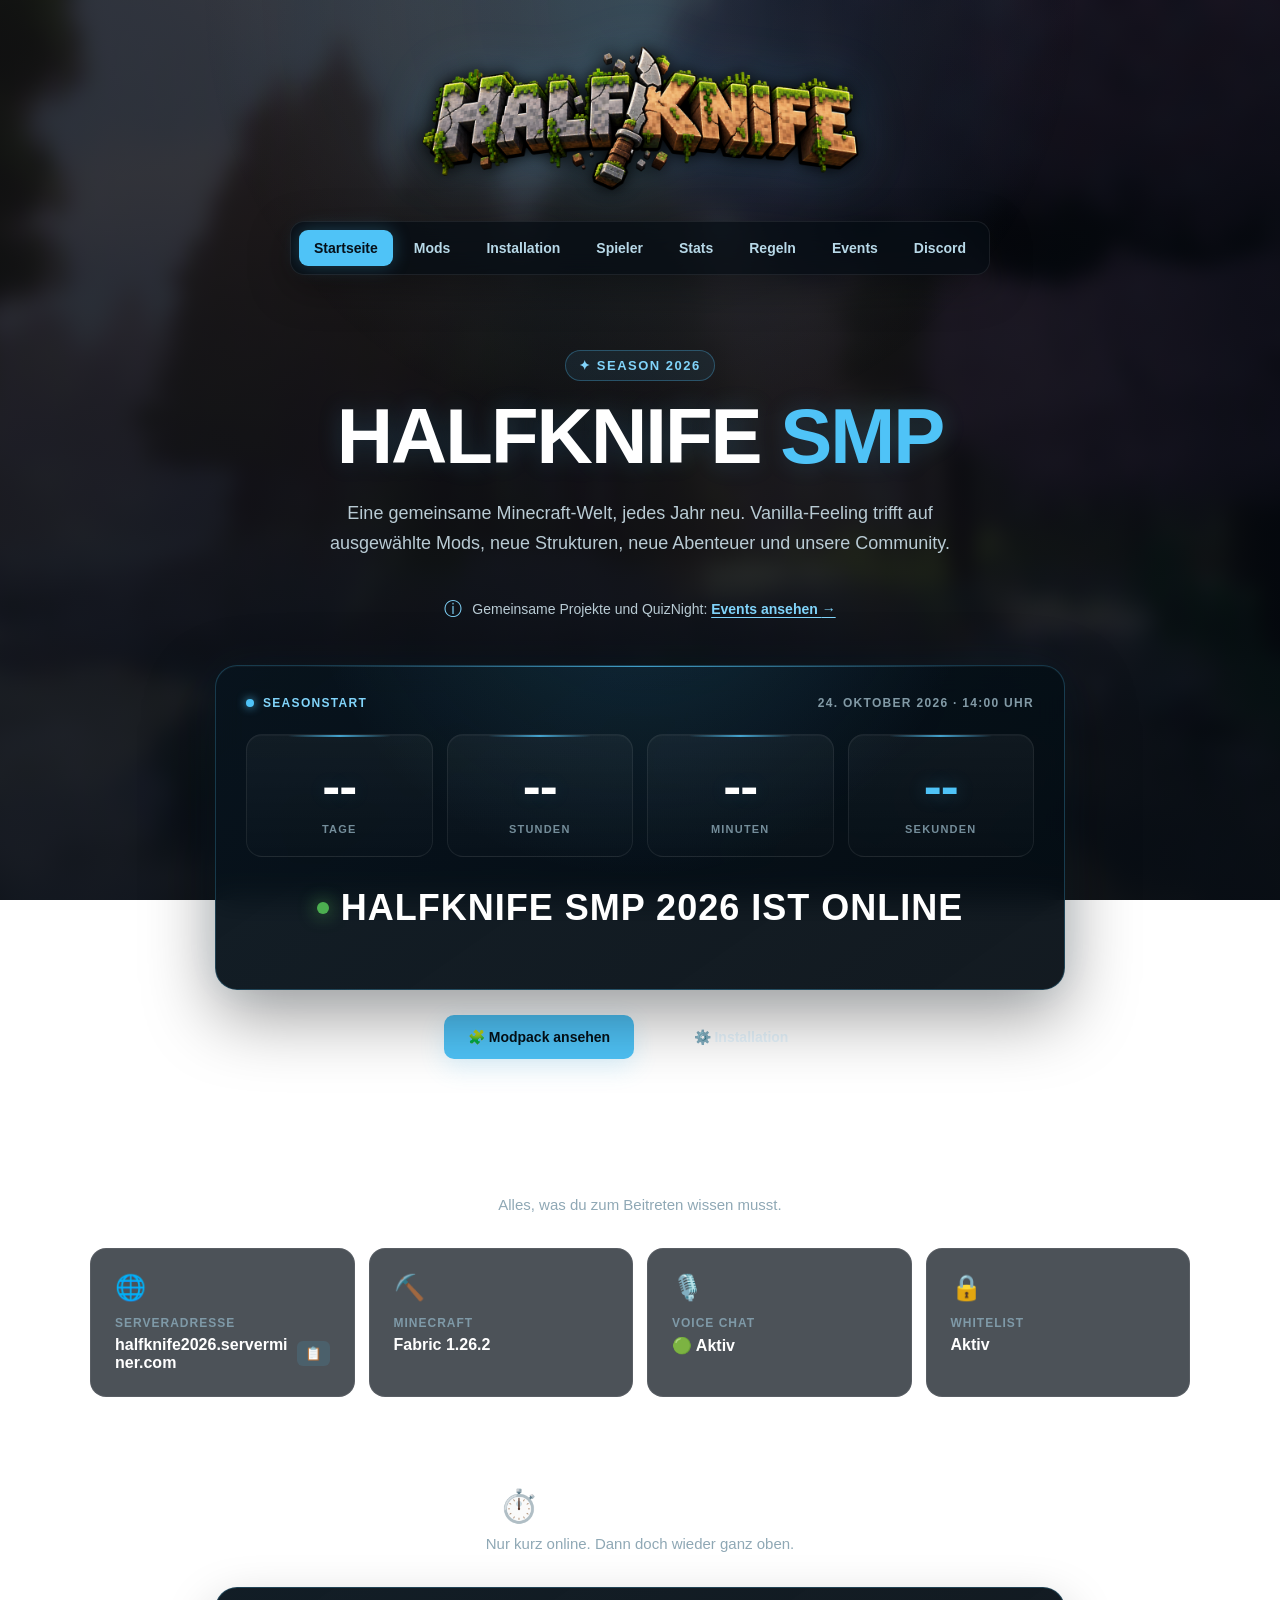
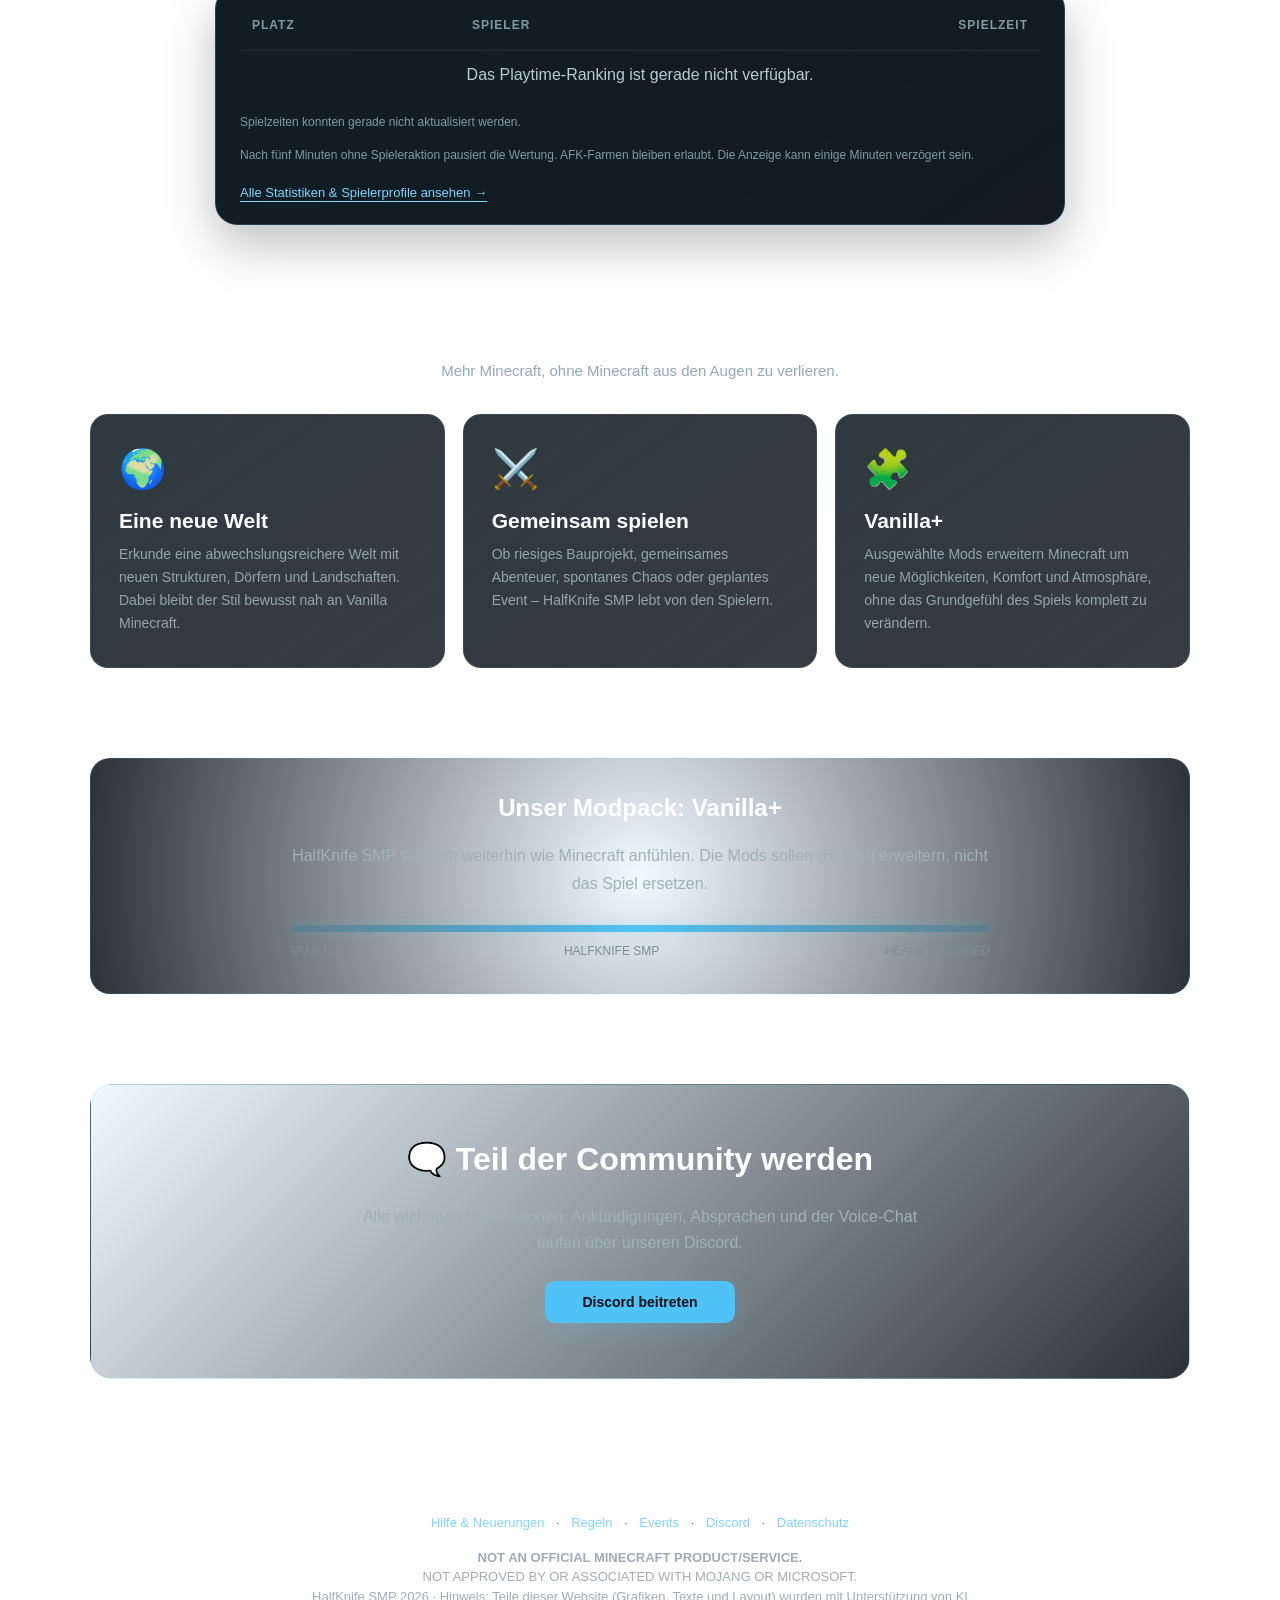
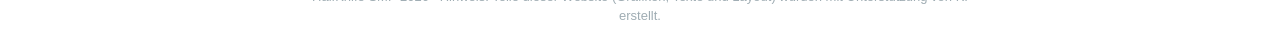
==== commit 1baf95d3: "Statistikseite mit Bestenlisten, vollständigen Spielerprofilen und automatischem Datenabruf ergänzen" ====
--- a/index.html
+++ b/index.html
@@ -350,6 +350,7 @@
           </div>
           <p class="playtime-note" id="playtime-updated" role="status">Die Spielzeiten werden regelmäßig aktualisiert.</p>
           <p class="playtime-note">Nach fünf Minuten ohne Spieleraktion pausiert die Wertung. AFK-Farmen bleiben erlaubt. Die Anzeige kann einige Minuten verzögert sein.</p>
+          <a class="stats-start-link" href="stats.html">Alle Statistiken &amp; Spielerprofile ansehen →</a>
           <noscript><p class="playtime-note">Aktiviere JavaScript, um das Ranking zu sehen.</p></noscript>
         </div>
       </section>
--- a/css/style.css
+++ b/css/style.css
@@ -2214,3 +2214,8 @@
   .playtime-table thead th { font-size: 10px; letter-spacing: 0; }
   .playtime-table tbody td, .playtime-table tbody th { padding: 12px 6px; font-size: 12px; }
 }
+
+/* Links to full player statistics */
+.player-profile-link { color: inherit; text-decoration: none; }
+.player-profile-link:hover, .player-profile-link:focus-visible { color: #81d4fa; text-decoration: underline; text-underline-offset: 3px; }
+.stats-start-link { display: inline-block; margin-top: 18px; color: #81d4fa; font-size: 13px; line-height: 1.6; text-underline-offset: 4px; }
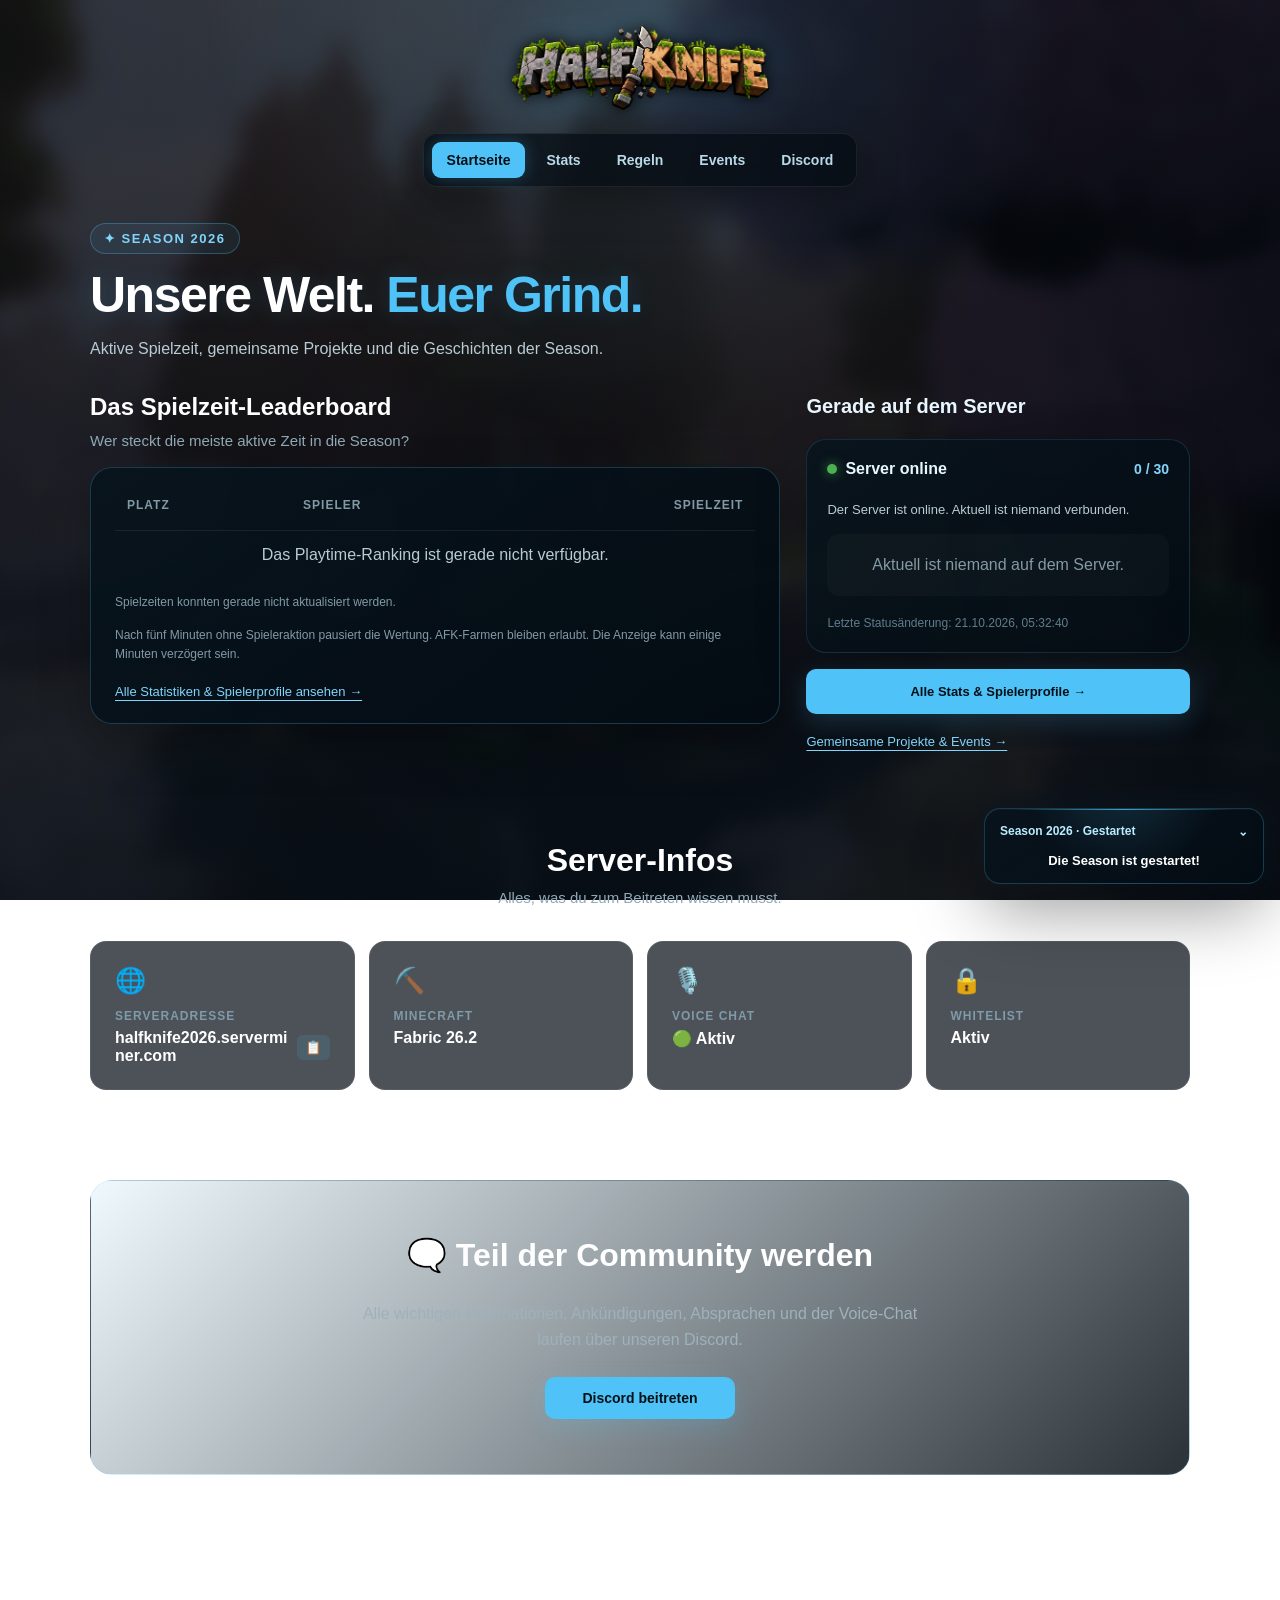
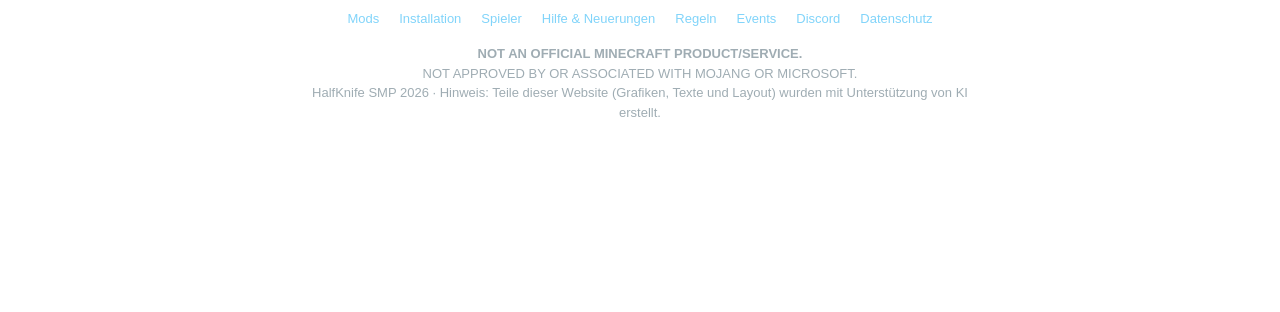
==== commit 85569a46: "Prioritize live leaderboard, simplify navigation and dock season countdown" ====
--- a/index.html
+++ b/index.html
@@ -24,7 +24,7 @@
 </head>
 
 
-<body>
+<body class="home-page">
 <div class="container">
 
 
@@ -48,295 +48,24 @@
       <nav
         class="nav"
         id="main-nav"
+        aria-label="Hauptnavigation"
       ></nav>
 
     </header>
 
 
     <main>
-
-
-      <!-- ===================================================
-           HERO
-      ==================================================== -->
-
-      <section class="hero">
-
-        <div class="season-label">
-          ✦ Season 2026
-        </div>
-
-
-        <h1>
-          HALFKNIFE <span>SMP</span>
-        </h1>
-
-
-        <p>
-          Eine gemeinsame Minecraft-Welt, jedes Jahr neu.
-          Vanilla-Feeling trifft auf ausgewählte Mods,
-          neue Strukturen, neue Abenteuer und unsere Community.
-        </p>
-
-      </section>
-
-      <aside class="events-notice" aria-label="Hinweis auf Server-Events">
-        <span class="events-notice-icon" aria-hidden="true">ⓘ</span>
-        <span>Gemeinsame Projekte und QuizNight: <a href="events.html">Events ansehen <span aria-hidden="true">→</span></a></span>
-      </aside>
-
-
-      <!-- ===================================================
-           COUNTDOWN
-      ==================================================== -->
-
-      <section class="countdown-card">
-
-        <div class="countdown-header">
-
-          <div class="countdown-header-left">
-
-            <span class="countdown-pulse"></span>
-
-            <span>
-              Seasonstart
-            </span>
-
-          </div>
-
-
-          <strong>
-            24. Oktober 2026 · 14:00 Uhr
-          </strong>
-
-        </div>
-
-
-        <div
-          class="countdown-grid"
-          id="countdown"
-        >
-
-
-          <div class="countdown-item">
-
-            <span
-              class="countdown-value"
-              id="countdown-days"
-            >
-              --
-            </span>
-
-            <span class="countdown-label">
-              Tage
-            </span>
-
-          </div>
-
-
-          <div class="countdown-item">
-
-            <span
-              class="countdown-value"
-              id="countdown-hours"
-            >
-              --
-            </span>
-
-            <span class="countdown-label">
-              Stunden
-            </span>
-
-          </div>
-
-
-          <div class="countdown-item">
-
-            <span
-              class="countdown-value"
-              id="countdown-minutes"
-            >
-              --
-            </span>
-
-            <span class="countdown-label">
-              Minuten
-            </span>
-
-          </div>
-
-
-          <div class="countdown-item countdown-seconds">
-
-            <span
-              class="countdown-value"
-              id="countdown-seconds"
-            >
-              --
-            </span>
-
-            <span class="countdown-label">
-              Sekunden
-            </span>
-
-          </div>
-
-        </div>
-
-
-        <div
-          class="countdown-online"
-          id="countdown-online"
-          hidden
-        >
-
-          <span class="countdown-online-dot"></span>
-
-          HALFKNIFE SMP 2026 IST ONLINE
-
-        </div>
-
-      </section>
-
-
-      <!-- ===================================================
-           BUTTONS
-      ==================================================== -->
-
-      <div class="button-row">
-
-        <a
-          class="button button-primary"
-          href="https://modrinth.com/modpack/halfknifesmp2026"
-          target="_blank"
-          rel="noopener"
-        >
-          🧩 Modpack ansehen
-        </a>
-
-
-        <a
-          class="button button-secondary"
-          href="install.html"
-        >
-          ⚙️ Installation
-        </a>
-
-      </div>
-
-
-      <!-- ===================================================
-           SERVER INFOS
-      ==================================================== -->
-
-      <section class="section">
-
+      <section class="hero home-hero">
+        <div class="season-label">✦ Season 2026</div>
+        <h1>Unsere Welt. <span>Euer Grind.</span></h1>
+        <p>Aktive Spielzeit, gemeinsame Projekte und die Geschichten der Season.</p>
+      </section>
+
+      <div class="home-dashboard">
+        <section class="section playtime-section" aria-labelledby="playtime-heading">
         <div class="section-heading">
-
-          <h2>
-            Server-Infos
-          </h2>
-
-          <p>
-            Alles, was du zum Beitreten wissen musst.
-          </p>
-
-        </div>
-
-
-        <div class="info-grid">
-
-
-          <div class="info-card">
-
-            <div class="info-icon">
-              🌐
-            </div>
-
-            <div class="label">
-              Serveradresse
-            </div>
-
-            <div class="value server-address">
-
-              <span id="server-ip">
-                halfknife2026.serverminer.com
-              </span>
-
-              <button
-                class="copy-button"
-                onclick="copyIP()"
-                title="Serveradresse kopieren"
-              >
-                📋
-              </button>
-
-            </div>
-
-          </div>
-
-
-          <div class="info-card">
-
-            <div class="info-icon">
-              ⛏️
-            </div>
-
-            <div class="label">
-              Minecraft
-            </div>
-
-            <div class="value">
-              Fabric 1.26.2
-            </div>
-
-          </div>
-
-
-          <div class="info-card">
-
-            <div class="info-icon">
-              🎙️
-            </div>
-
-            <div class="label">
-              Voice Chat
-            </div>
-
-            <div class="value">
-              🟢 Aktiv
-            </div>
-
-          </div>
-
-
-          <div class="info-card">
-
-            <div class="info-icon">
-              🔒
-            </div>
-
-            <div class="label">
-              Whitelist
-            </div>
-
-            <div class="value">
-              Aktiv
-            </div>
-
-          </div>
-
-
-        </div>
-
-      </section>
-
-
-
-      <section class="section playtime-section" aria-labelledby="playtime-heading">
-        <div class="section-heading">
-          <h2 id="playtime-heading">⏱️ Aktive Spielzeit</h2>
-          <p>Nur kurz online. Dann doch wieder ganz oben.</p>
+          <h2 id="playtime-heading">Das Spielzeit-Leaderboard</h2>
+          <p>Wer steckt die meiste aktive Zeit in die Season?</p>
         </div>
         <div class="playtime-card">
           <div class="playtime-table-wrap">
@@ -354,138 +83,126 @@
           <noscript><p class="playtime-note">Aktiviere JavaScript, um das Ranking zu sehen.</p></noscript>
         </div>
       </section>
-
-      <!-- ===================================================
-           WAS DICH ERWARTET
-      ==================================================== -->
+        <aside class="home-live" aria-labelledby="home-live-heading">
+          <h2 id="home-live-heading">Gerade auf dem Server</h2>
+          <div class="live-status-card">
+            <div class="live-status-topline">
+              <span class="status-dot loading" id="server-status-dot" aria-hidden="true"></span>
+              <strong id="server-status-label">Status wird geprüft…</strong>
+              <span class="live-player-counter" id="live-player-counter">– / 30</span>
+            </div>
+            <p id="server-status-text" role="status">Serverstatus wird geladen…</p>
+            <div class="live-player-grid" id="live-player-list" aria-live="polite">
+              <div class="live-player-placeholder">Spielerliste wird geladen…</div>
+            </div>
+            <p class="live-status-note" id="live-status-note">Die Anzeige wird automatisch aktualisiert.</p>
+          </div>
+          <a class="button button-primary home-stats-button" href="stats.html">Alle Stats &amp; Spielerprofile →</a>
+          <a class="home-event-link" href="events.html">Gemeinsame Projekte &amp; Events →</a>
+        </aside>
+      </div>
 
       <section class="section">
 
         <div class="section-heading">
 
           <h2>
-            Was dich erwartet
+            Server-Infos
           </h2>
 
           <p>
-            Mehr Minecraft, ohne Minecraft aus den Augen zu verlieren.
+            Alles, was du zum Beitreten wissen musst.
           </p>
 
         </div>
 
 
-        <div class="features">
-
-
-          <div class="feature">
-
-            <div class="feature-icon">
-              🌍
-            </div>
-
-            <h3>
-              Eine neue Welt
-            </h3>
-
-            <p>
-              Erkunde eine abwechslungsreichere Welt mit
-              neuen Strukturen, Dörfern und Landschaften.
-              Dabei bleibt der Stil bewusst nah an Vanilla Minecraft.
-            </p>
-
-          </div>
-
-
-          <div class="feature">
-
-            <div class="feature-icon">
-              ⚔️
-            </div>
-
-            <h3>
-              Gemeinsam spielen
-            </h3>
-
-            <p>
-              Ob riesiges Bauprojekt, gemeinsames Abenteuer,
-              spontanes Chaos oder geplantes Event –
-              HalfKnife SMP lebt von den Spielern.
-            </p>
-
-          </div>
-
-
-          <div class="feature">
-
-            <div class="feature-icon">
-              🧩
-            </div>
-
-            <h3>
-              Vanilla+
-            </h3>
-
-            <p>
-              Ausgewählte Mods erweitern Minecraft um
-              neue Möglichkeiten, Komfort und Atmosphäre,
-              ohne das Grundgefühl des Spiels komplett zu verändern.
-            </p>
-
-          </div>
-
-
-        </div>
-
-      </section>
-
-
-      <!-- ===================================================
-           VANILLA+
-      ==================================================== -->
-
-      <section class="section">
-
-        <div class="vanilla-box">
-
-          <h2>
-            Unser Modpack: Vanilla+
-          </h2>
-
-
-          <p>
-            HalfKnife SMP soll sich weiterhin wie Minecraft anfühlen.
-            Die Mods sollen die Welt erweitern, nicht das Spiel ersetzen.
-          </p>
-
-
-          <div class="vanilla-bar"></div>
-
-
-          <div class="vanilla-labels">
-
-            <span>
-              VANILLA
-            </span>
-
-            <span>
-              HALFKNIFE SMP
-            </span>
-
-            <span>
-              HEAVILY MODDED
-            </span>
-
-          </div>
-
-        </div>
-
-      </section>
-
-
-      <!-- ===================================================
-           DISCORD
-      ==================================================== -->
-
+        <div class="info-grid">
+
+
+          <div class="info-card">
+
+            <div class="info-icon">
+              🌐
+            </div>
+
+            <div class="label">
+              Serveradresse
+            </div>
+
+            <div class="value server-address">
+
+              <span id="server-ip">
+                halfknife2026.serverminer.com
+              </span>
+
+              <button
+                class="copy-button"
+                onclick="copyIP()"
+                title="Serveradresse kopieren"
+              >
+                📋
+              </button>
+
+            </div>
+
+          </div>
+
+
+          <div class="info-card">
+
+            <div class="info-icon">
+              ⛏️
+            </div>
+
+            <div class="label">
+              Minecraft
+            </div>
+
+            <div class="value">
+              Fabric 26.2
+            </div>
+
+          </div>
+
+
+          <div class="info-card">
+
+            <div class="info-icon">
+              🎙️
+            </div>
+
+            <div class="label">
+              Voice Chat
+            </div>
+
+            <div class="value">
+              🟢 Aktiv
+            </div>
+
+          </div>
+
+
+          <div class="info-card">
+
+            <div class="info-icon">
+              🔒
+            </div>
+
+            <div class="label">
+              Whitelist
+            </div>
+
+            <div class="value">
+              Aktiv
+            </div>
+
+          </div>
+
+
+        </div>
+
+      </section>
       <section class="section">
 
         <div class="discord">
@@ -513,8 +230,6 @@
         </div>
 
       </section>
-
-
     </main>
 
   </div>
@@ -526,19 +241,16 @@
 
   <footer>
 
-    <div class="footer-links">
-
-      <a href="help.html">Hilfe & Neuerungen</a>
-      ·
+    <nav class="footer-links" aria-label="Weitere Seiten">
+      <a href="mods.html">Mods</a>
+      <a href="install.html">Installation</a>
+      <a href="players.html">Spieler</a>
+      <a href="help.html">Hilfe &amp; Neuerungen</a>
       <a href="rules.html">Regeln</a>
-      ·
       <a href="events.html">Events</a>
-      ·
       <a href="discord.html">Discord</a>
-      ·
       <a href="datenschutz.html">Datenschutz</a>
-
-    </div>
+    </nav>
 
     <div class="disclaimer">
       <strong>NOT AN OFFICIAL MINECRAFT PRODUCT/SERVICE.</strong><br>
@@ -554,6 +266,18 @@
   </footer>
 
 
+  <aside class="season-widget" aria-label="Seasonstart">
+    <details class="countdown-card countdown-corner" id="season-countdown" open>
+      <summary><span id="season-countdown-title">Seasonstart · 24.10., 14 Uhr</span><span class="countdown-toggle" aria-hidden="true">⌃</span></summary>
+      <div class="countdown-grid" id="countdown" role="timer" aria-label="Verbleibende Zeit bis zum Seasonstart">
+        <div class="countdown-item"><span class="countdown-value" id="countdown-days">--</span><span class="countdown-label">Tage</span></div>
+        <div class="countdown-item"><span class="countdown-value" id="countdown-hours">--</span><span class="countdown-label">Std.</span></div>
+        <div class="countdown-item"><span class="countdown-value" id="countdown-minutes">--</span><span class="countdown-label">Min.</span></div>
+        <div class="countdown-item"><span class="countdown-value" id="countdown-seconds">--</span><span class="countdown-label">Sek.</span></div>
+      </div>
+      <div class="countdown-online" id="countdown-online" hidden>Die Season ist gestartet!</div>
+    </details>
+  </aside>
   <script src="js/main.js"></script>
 
 </body>
--- a/css/style.css
+++ b/css/style.css
@@ -2219,3 +2219,58 @@
 .player-profile-link { color: inherit; text-decoration: none; }
 .player-profile-link:hover, .player-profile-link:focus-visible { color: #81d4fa; text-decoration: underline; text-underline-offset: 3px; }
 .stats-start-link { display: inline-block; margin-top: 18px; color: #81d4fa; font-size: 13px; line-height: 1.6; text-underline-offset: 4px; }
+
+/* Startseite im laufenden Seasonbetrieb */
+.home-page header { padding-top: 24px; }
+.home-page .logo { width: min(260px, 65%); }
+.home-page .logo-container { margin-bottom: 18px; }
+.home-hero { padding: 36px 0 30px; text-align: left; }
+.home-hero .season-label { margin-bottom: 14px; }
+.home-hero h1 { font-size: clamp(30px, 4.5vw, 50px); line-height: 1.1; letter-spacing: -1.5px; }
+.home-hero p { margin: 12px 0 0; font-size: 16px; }
+.home-dashboard { display: grid; grid-template-columns: minmax(0, 1.8fr) minmax(0, 1fr); gap: 26px; align-items: start; }
+.home-dashboard > * { min-width: 0; }
+.home-dashboard .section { margin: 0; }
+.home-dashboard .section-heading { text-align: left; margin-bottom: 18px; }
+.home-dashboard h2 { margin: 0 0 10px; font-size: 24px; line-height: 1.25; }
+.home-dashboard .playtime-card { max-width: none; }
+.home-live { padding-top: 2px; }
+.home-live h2 { font-size: 20px; margin-bottom: 20px; }
+.home-live .live-status-card { padding: 20px; }
+.home-live .live-status-topline { gap: 8px; flex-wrap: wrap; }
+.home-live #server-status-text { color: #b9cbd4; font-size: 13px; line-height: 1.6; }
+.home-live .live-player-grid { grid-template-columns: repeat(2, minmax(0, 1fr)); }
+.home-stats-button { display: block; margin-top: 16px; text-align: center; font-size: 13px; padding: 15px 12px; }
+.home-event-link { display: block; margin-top: 18px; color: #81d4fa; font-size: 13px; line-height: 1.6; text-underline-offset: 4px; }
+.footer-links { display: flex; justify-content: center; flex-wrap: wrap; gap: 12px 20px; }
+.footer-links a { margin: 0; }
+.footer-links a:focus-visible, .nav a:focus-visible, .season-widget summary:focus-visible { outline: 2px solid #81d4fa; outline-offset: 4px; }
+.home-page footer { padding-bottom: calc(190px + env(safe-area-inset-bottom)); }
+
+/* Fixierter, einklappbarer Season-Countdown */
+.season-widget { position: fixed; right: max(16px, env(safe-area-inset-right)); bottom: max(16px, env(safe-area-inset-bottom)); z-index: 100; width: min(280px, calc(100vw - 32px)); }
+.countdown-corner.countdown-card { margin: 0; padding: 0; border-radius: 16px; width: 100%; }
+.countdown-corner summary { display: flex; justify-content: space-between; align-items: center; gap: 12px; padding: 15px; cursor: pointer; list-style: none; color: #b9ecff; font-size: 12px; font-weight: 700; }
+.countdown-corner summary::-webkit-details-marker { display: none; }
+.countdown-corner[open] .countdown-toggle { transform: rotate(180deg); }
+.countdown-corner .countdown-grid { grid-template-columns: repeat(4, minmax(0, 1fr)); gap: 6px; padding: 0 12px 12px; }
+.countdown-corner .countdown-grid[hidden] { display: none; }
+.countdown-corner .countdown-item { padding: 10px 2px 8px; border-radius: 8px; }
+.countdown-corner .countdown-value { font-size: 24px; }
+.countdown-corner .countdown-label { display: block; font-size: 9px; letter-spacing: 0; margin-top: 4px; }
+.countdown-corner .countdown-online { padding: 0 15px 15px; font-size: 13px; letter-spacing: 0; }
+@media (max-width: 850px) {
+  .home-dashboard { grid-template-columns: 1fr; gap: 28px; }
+  .home-live .live-player-grid { grid-template-columns: repeat(3, minmax(0, 1fr)); }
+}
+@media (max-width: 650px) {
+  .home-page header { padding-top: 20px; }
+  .home-hero { padding: 30px 0 26px; }
+  .home-hero h1 { letter-spacing: -1px; }
+  .home-dashboard h2 { font-size: 22px; }
+  .home-live .live-player-grid { grid-template-columns: repeat(2, minmax(0, 1fr)); }
+  .season-widget { right: max(10px, env(safe-area-inset-right)); bottom: max(10px, env(safe-area-inset-bottom)); width: min(260px, calc(100vw - 20px)); }
+}
+@media (prefers-reduced-motion: reduce) {
+  .home-page *, .home-page *::before { animation: none !important; transition: none !important; }
+}
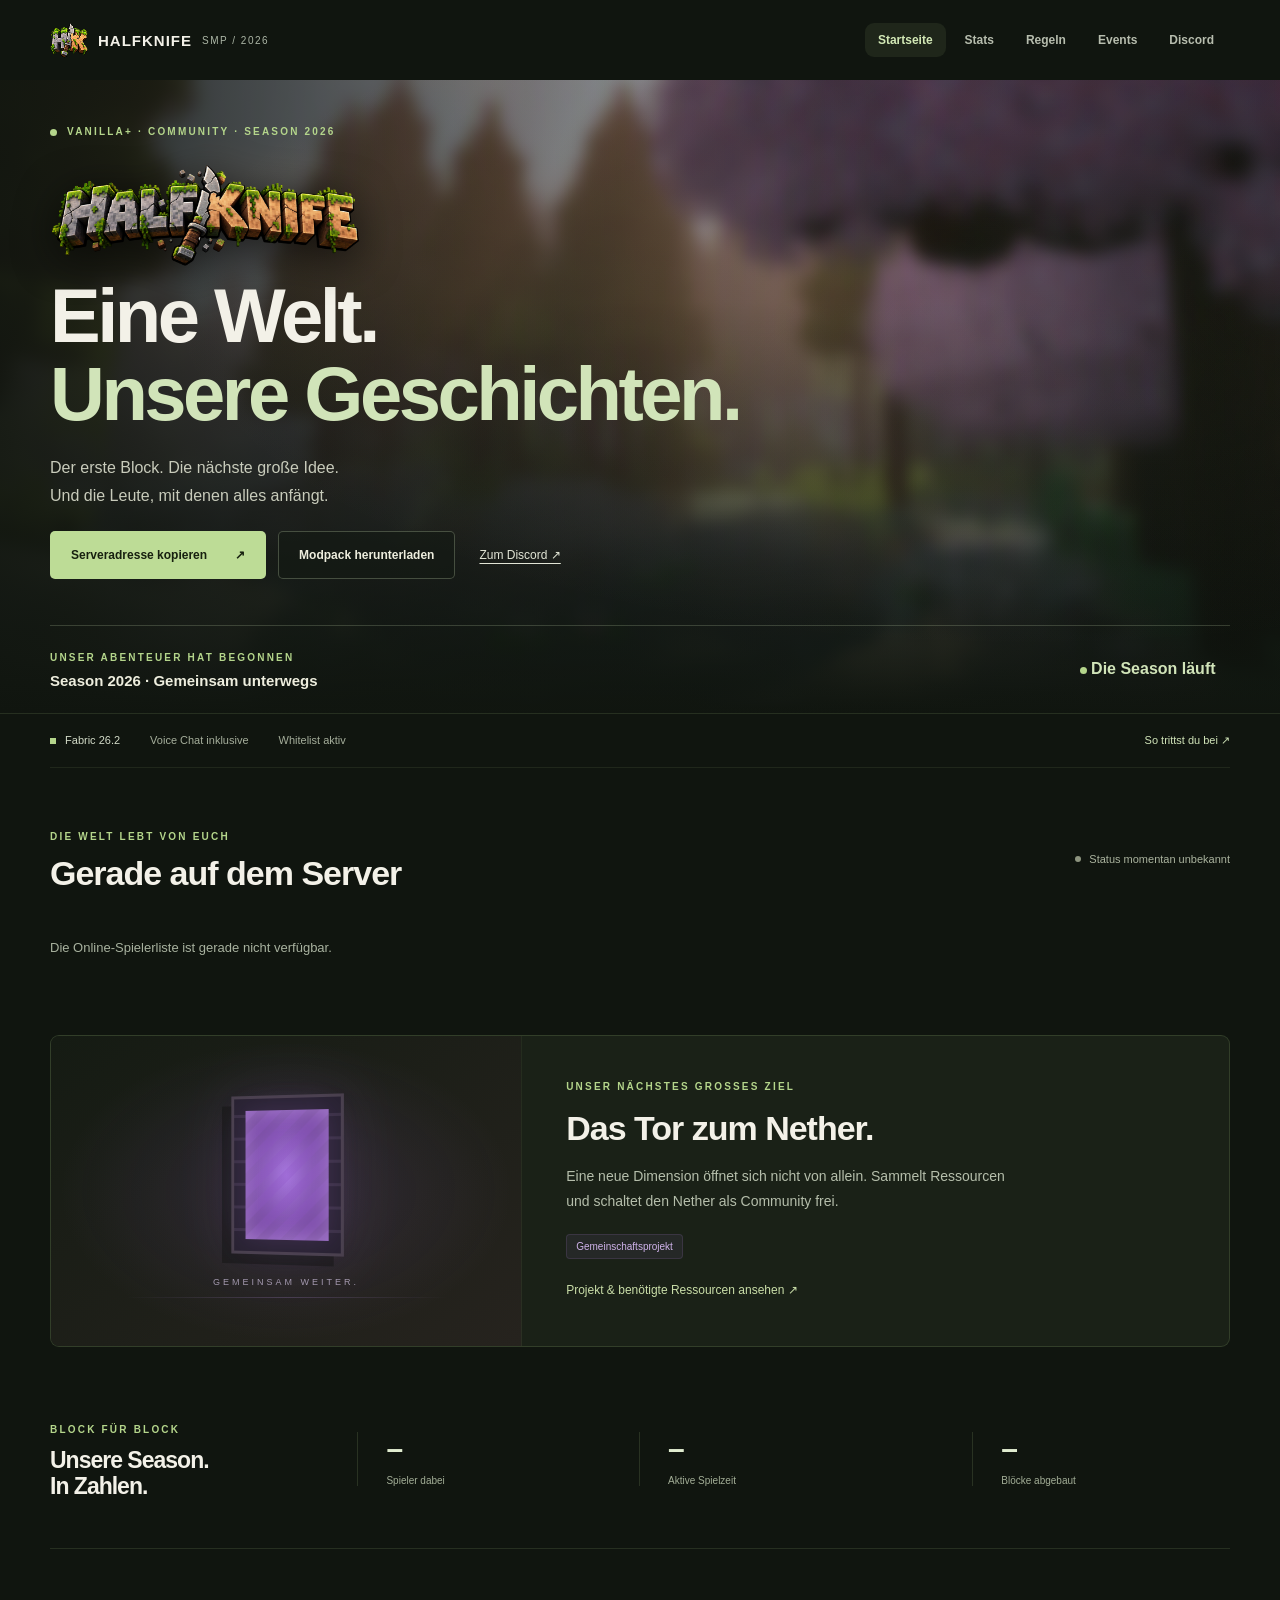
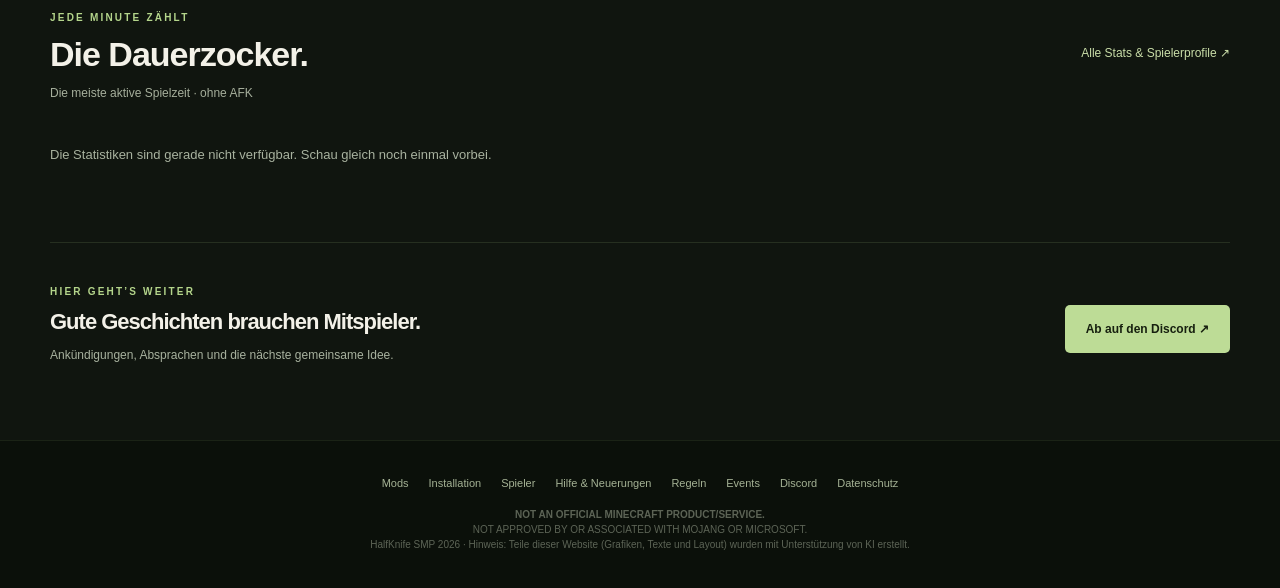
==== commit ac6a14a0: "Redesign homepage for HalfKnife season launch" ====
--- a/index.html
+++ b/index.html
@@ -1,244 +1,70 @@
 <!DOCTYPE html>
 <html lang="de">
-
 <head>
   <meta charset="UTF-8">
-
-  <meta
-    name="viewport"
-    content="width=device-width, initial-scale=1.0"
-  >
-
-  <title>HalfKnife SMP 2026</title>
-
-  <link
-    rel="icon"
-    type="image/png"
-    href="favicon_io/favicon-32x32.png"
-  >
-
-  <link
-    rel="stylesheet"
-    href="css/style.css"
-  >
+  <meta name="viewport" content="width=device-width, initial-scale=1.0">
+  <meta name="description" content="HalfKnife SMP 2026 – eine Welt, gemeinsame Projekte und eure Geschichten. Seasonstart am 24. Oktober um 14 Uhr.">
+  <title>HalfKnife SMP 2026 · Unsere Welt</title>
+  <link rel="icon" type="image/png" href="favicon_io/favicon-32x32.png">
+  <link rel="stylesheet" href="css/style.css">
+  <link rel="stylesheet" href="css/home.css">
 </head>
-
-
-<body class="home-page">
-<div class="container">
-
-
-    <!-- =====================================================
-         HEADER
-    ====================================================== -->
-
-    <header>
-
-      <div class="logo-container">
-
-        <img
-          src="logo.png"
-          class="logo"
-          alt="HalfKnife SMP 2026"
-        >
-
+<body class="home-page launch-home">
+  <a class="skip-link" href="#main">Zum Inhalt</a>
+  <header class="world-header container">
+    <a class="wordmark" href="index.html" aria-label="HalfKnife SMP Startseite"><img src="assets/server-icon.png" width="38" height="38" alt="">HALFKNIFE <span>SMP / 2026</span></a>
+    <nav class="nav" id="main-nav" aria-label="Hauptnavigation"></nav>
+  </header>
+  <main id="main">
+    <section class="world-hero" aria-labelledby="world-title">
+      <div class="hero-landscape" aria-hidden="true"></div>
+      <div class="container world-hero-content">
+        <div class="world-kicker"><span></span> VANILLA+ · COMMUNITY · SEASON 2026</div>
+        <img class="world-logo" src="logo.png" alt="HalfKnife SMP 2026" fetchpriority="high">
+        <h1 id="world-title">Eine Welt.<br><span>Unsere Geschichten.</span></h1>
+        <p>Der erste Block. Die nächste große Idee.<br>Und die Leute, mit denen alles anfängt.</p>
+        <div class="world-actions">
+          <button class="world-button primary" type="button" id="home-copy">Serveradresse kopieren <span aria-hidden="true">↗</span></button>
+          <a class="world-button secondary" href="https://modrinth.com/modpack/halfknifesmp2026" target="_blank" rel="noopener">Modpack herunterladen</a>
+          <a class="world-discord" href="https://discord.gg/TK9UQVsz8b" target="_blank" rel="noopener">Zum Discord ↗</a>
+        </div>
+        <p id="home-copy-message" class="copy-message" role="status"></p>
+        <div class="launch-strip">
+          <div><span class="eyebrow">DAS ABENTEUER BEGINNT</span><strong id="season-countdown-title">Samstag, 24. Oktober · 14 Uhr</strong></div>
+          <div class="launch-clock" id="countdown" role="timer" aria-label="Zeit bis zum Seasonstart">
+            <div><strong id="countdown-days">--</strong><span>Tage</span></div><b>:</b>
+            <div><strong id="countdown-hours">--</strong><span>Std.</span></div><b>:</b>
+            <div><strong id="countdown-minutes">--</strong><span>Min.</span></div><b>:</b>
+            <div><strong id="countdown-seconds">--</strong><span>Sek.</span></div>
+          </div>
+          <div id="countdown-online" hidden><span class="season-live-dot"></span> Die Season läuft <span id="hero-online-count"></span></div>
+        </div>
       </div>
-
-
-      <nav
-        class="nav"
-        id="main-nav"
-        aria-label="Hauptnavigation"
-      ></nav>
-
-    </header>
-
-
-    <main>
-      <section class="hero home-hero">
-        <div class="season-label">✦ Season 2026</div>
-        <h1>Unsere Welt. <span>Euer Grind.</span></h1>
-        <p>Aktive Spielzeit, gemeinsame Projekte und die Geschichten der Season.</p>
+    </section>
+    <div class="container world-content">
+      <div class="server-strip"><span><i aria-hidden="true"></i> Fabric 26.2</span><span>Voice Chat inklusive</span><span>Whitelist aktiv</span><a href="install.html">So trittst du bei ↗</a></div>
+      <section class="online-section" aria-labelledby="online-title">
+        <div class="world-section-heading"><div><span class="eyebrow">DIE WELT LEBT VON EUCH</span><h2 id="online-title">Gerade auf dem Server</h2></div><span class="home-server-badge" id="home-server-status" role="status">Status wird geladen…</span></div>
+        <div class="online-players" id="home-online-list"><p class="world-empty">Spieler werden geladen…</p></div>
       </section>
-
-      <div class="home-dashboard">
-        <section class="section playtime-section" aria-labelledby="playtime-heading">
-        <div class="section-heading">
-          <h2 id="playtime-heading">Das Spielzeit-Leaderboard</h2>
-          <p>Wer steckt die meiste aktive Zeit in die Season?</p>
-        </div>
-        <div class="playtime-card">
-          <div class="playtime-table-wrap">
-            <table class="playtime-table">
-              <caption class="playtime-caption">Spielzeit der freigeschalteten Spieler, absteigend sortiert</caption>
-              <thead><tr><th scope="col">Platz</th><th scope="col">Spieler</th><th scope="col">Spielzeit</th></tr></thead>
-              <tbody id="playtime-ranking">
-                <tr><td colspan="3">Spielzeiten werden geladen…</td></tr>
-              </tbody>
-            </table>
-          </div>
-          <p class="playtime-note" id="playtime-updated" role="status">Die Spielzeiten werden regelmäßig aktualisiert.</p>
-          <p class="playtime-note">Nach fünf Minuten ohne Spieleraktion pausiert die Wertung. AFK-Farmen bleiben erlaubt. Die Anzeige kann einige Minuten verzögert sein.</p>
-          <a class="stats-start-link" href="stats.html">Alle Statistiken &amp; Spielerprofile ansehen →</a>
-          <noscript><p class="playtime-note">Aktiviere JavaScript, um das Ranking zu sehen.</p></noscript>
-        </div>
+      <section class="community-goal" aria-labelledby="goal-title">
+        <div class="portal-scene" aria-hidden="true"><div class="portal-frame"><div class="portal-light"></div></div><span>GEMEINSAM WEITER.</span></div>
+        <div class="goal-content"><span class="eyebrow">UNSER NÄCHSTES GROSSES ZIEL</span><h2 id="goal-title">Das Tor zum Nether.</h2><p>Eine neue Dimension öffnet sich nicht von allein. Sammelt Ressourcen und schaltet den Nether als Community frei.</p><span class="goal-status" id="home-goal-status">Gemeinschaftsprojekt</span><div id="home-goal-progress" hidden><div class="goal-progress-label"><span>Gemeinsamer Fortschritt</span><strong id="home-goal-percent"></strong></div><progress id="home-goal-meter" max="100" value="0" aria-label="Fortschritt der Nether-Freischaltung"></progress></div><a class="world-text-link" href="events.html">Projekt &amp; benötigte Ressourcen ansehen <span aria-hidden="true">↗</span></a></div>
       </section>
-        <aside class="home-live" aria-labelledby="home-live-heading">
-          <h2 id="home-live-heading">Gerade auf dem Server</h2>
-          <div class="live-status-card">
-            <div class="live-status-topline">
-              <span class="status-dot loading" id="server-status-dot" aria-hidden="true"></span>
-              <strong id="server-status-label">Status wird geprüft…</strong>
-              <span class="live-player-counter" id="live-player-counter">– / 30</span>
-            </div>
-            <p id="server-status-text" role="status">Serverstatus wird geladen…</p>
-            <div class="live-player-grid" id="live-player-list" aria-live="polite">
-              <div class="live-player-placeholder">Spielerliste wird geladen…</div>
-            </div>
-            <p class="live-status-note" id="live-status-note">Die Anzeige wird automatisch aktualisiert.</p>
-          </div>
-          <a class="button button-primary home-stats-button" href="stats.html">Alle Stats &amp; Spielerprofile →</a>
-          <a class="home-event-link" href="events.html">Gemeinsame Projekte &amp; Events →</a>
-        </aside>
-      </div>
-
-      <section class="section">
-
-        <div class="section-heading">
-
-          <h2>
-            Server-Infos
-          </h2>
-
-          <p>
-            Alles, was du zum Beitreten wissen musst.
-          </p>
-
-        </div>
-
-
-        <div class="info-grid">
-
-
-          <div class="info-card">
-
-            <div class="info-icon">
-              🌐
-            </div>
-
-            <div class="label">
-              Serveradresse
-            </div>
-
-            <div class="value server-address">
-
-              <span id="server-ip">
-                halfknife2026.serverminer.com
-              </span>
-
-              <button
-                class="copy-button"
-                onclick="copyIP()"
-                title="Serveradresse kopieren"
-              >
-                📋
-              </button>
-
-            </div>
-
-          </div>
-
-
-          <div class="info-card">
-
-            <div class="info-icon">
-              ⛏️
-            </div>
-
-            <div class="label">
-              Minecraft
-            </div>
-
-            <div class="value">
-              Fabric 26.2
-            </div>
-
-          </div>
-
-
-          <div class="info-card">
-
-            <div class="info-icon">
-              🎙️
-            </div>
-
-            <div class="label">
-              Voice Chat
-            </div>
-
-            <div class="value">
-              🟢 Aktiv
-            </div>
-
-          </div>
-
-
-          <div class="info-card">
-
-            <div class="info-icon">
-              🔒
-            </div>
-
-            <div class="label">
-              Whitelist
-            </div>
-
-            <div class="value">
-              Aktiv
-            </div>
-
-          </div>
-
-
-        </div>
-
+      <section class="season-numbers" aria-labelledby="numbers-title">
+        <div><span class="eyebrow">BLOCK FÜR BLOCK</span><h2 id="numbers-title">Unsere Season.<br>In Zahlen.</h2></div>
+        <div class="season-number"><strong id="home-total-players">–</strong><span>Spieler dabei</span></div>
+        <div class="season-number"><strong id="home-total-time">–</strong><span>Aktive Spielzeit</span></div>
+        <div class="season-number"><strong id="home-total-blocks">–</strong><span>Blöcke abgebaut</span></div>
       </section>
-      <section class="section">
-
-        <div class="discord">
-
-          <h2>
-            🗨️ Teil der Community werden
-          </h2>
-
-
-          <p>
-            Alle wichtigen Informationen, Ankündigungen,
-            Absprachen und der Voice-Chat laufen über unseren Discord.
-          </p>
-
-
-          <a
-            class="button button-primary"
-            href="https://discord.gg/TK9UQVsz8b"
-            target="_blank"
-            rel="noopener"
-          >
-            Discord beitreten
-          </a>
-
-        </div>
-
+      <section class="top-section" aria-labelledby="top-title">
+        <div class="world-section-heading"><div><span class="eyebrow">JEDE MINUTE ZÄHLT</span><h2 id="top-title">Die Dauerzocker.</h2><p>Die meiste aktive Spielzeit · ohne AFK</p></div><a class="world-text-link" href="stats.html">Alle Stats &amp; Spielerprofile ↗</a></div>
+        <ol class="home-podium" id="home-top-three"><li class="world-empty">Die ersten Plätze warten auf euch.</li></ol>
       </section>
-    </main>
-
-  </div>
-
-
-  <!-- =======================================================
-       FOOTER
-  ======================================================== -->
-
+      <section class="world-community"><div><span class="eyebrow">HIER GEHT’S WEITER</span><h2>Gute Geschichten brauchen Mitspieler.</h2><p>Ankündigungen, Absprachen und die nächste gemeinsame Idee.</p></div><a class="world-button primary" href="https://discord.gg/TK9UQVsz8b" target="_blank" rel="noopener">Ab auf den Discord ↗</a></section>
+      <noscript><p class="world-empty">Für Countdown, Online-Spieler und Statistiken bitte JavaScript aktivieren. Die Season startet am 24. Oktober 2026 um 14 Uhr.</p></noscript>
+    </div>
+  </main>
   <footer>
 
     <nav class="footer-links" aria-label="Weitere Seiten">
@@ -266,20 +92,8 @@
   </footer>
 
 
-  <aside class="season-widget" aria-label="Seasonstart">
-    <details class="countdown-card countdown-corner" id="season-countdown" open>
-      <summary><span id="season-countdown-title">Seasonstart · 24.10., 14 Uhr</span><span class="countdown-toggle" aria-hidden="true">⌃</span></summary>
-      <div class="countdown-grid" id="countdown" role="timer" aria-label="Verbleibende Zeit bis zum Seasonstart">
-        <div class="countdown-item"><span class="countdown-value" id="countdown-days">--</span><span class="countdown-label">Tage</span></div>
-        <div class="countdown-item"><span class="countdown-value" id="countdown-hours">--</span><span class="countdown-label">Std.</span></div>
-        <div class="countdown-item"><span class="countdown-value" id="countdown-minutes">--</span><span class="countdown-label">Min.</span></div>
-        <div class="countdown-item"><span class="countdown-value" id="countdown-seconds">--</span><span class="countdown-label">Sek.</span></div>
-      </div>
-      <div class="countdown-online" id="countdown-online" hidden>Die Season ist gestartet!</div>
-    </details>
-  </aside>
   <script src="js/main.js"></script>
-
+  <script src="js/stats-core.js"></script>
+  <script src="js/home.js"></script>
 </body>
-
 </html>
--- a/css/home.css
+++ b/css/home.css
@@ -0,0 +1,106 @@
+/* Homepage only: the shared design and other pages keep their existing styles. */
+.launch-home { --moss: #b4d58b; --muted: #acb6a6; color: #f3f1e8; background: #10150f; }
+.launch-home::before { display: none; }
+.launch-home .container { width: min(1180px, calc(100% - 64px)); }
+.launch-home a { -webkit-tap-highlight-color: transparent; }
+.launch-home a:focus-visible, .launch-home button:focus-visible { outline: 3px solid var(--moss); outline-offset: 5px; }
+.launch-home [hidden] { display: none !important; }
+.skip-link { position: absolute; left: 16px; top: -80px; z-index: 30; background: #d1e8ad; color: #10150f; padding: 14px; }
+.skip-link:focus { top: 12px; }
+.launch-home .world-header { display: flex; align-items: center; justify-content: space-between; gap: 24px; padding: 20px 0; position: relative; z-index: 3; text-align: left; }
+.wordmark { display: flex; align-items: center; gap: 10px; font-size: 15px; font-weight: 900; letter-spacing: 1px; color: #f3f1e8; text-decoration: none; white-space: nowrap; }
+.wordmark img { image-rendering: pixelated; }
+.wordmark span { font-size: 10px; font-weight: 500; color: var(--muted); letter-spacing: 1.5px; }
+.launch-home .nav { margin: 0; padding: 3px; background: transparent; border: 0; box-shadow: none; backdrop-filter: none; }
+.launch-home .nav a { color: #b7bdae; padding: 10px 13px; font-size: 12px; }
+.launch-home .nav a.active { background: #b4d58b16; color: #d3e9b6; box-shadow: none; }
+.launch-home .nav a:hover { color: #fff; background: #ffffff0b; }
+.world-hero { position: relative; isolation: isolate; overflow: hidden; border-bottom: 1px solid #b4d58b22; }
+.hero-landscape { position: absolute; inset: 0; z-index: -2; background: linear-gradient(90deg, #10150fe8, #10150f44 70%), linear-gradient(0deg, #10150f, transparent 65%), url('../background.png') center 44% / cover; }
+.world-hero::after { content: ''; position: absolute; inset: 0; z-index: -1; background: radial-gradient(ellipse at 80% 35%, #bad68d16, transparent 60%); }
+.world-hero-content { padding: 44px 0 0; }
+.world-kicker, .eyebrow { color: var(--moss); font-size: 10px; letter-spacing: 2.2px; font-weight: 700; line-height: 1.6; }
+.world-kicker { display: flex; gap: 10px; align-items: center; }
+.world-kicker > span, .season-live-dot { width: 7px; height: 7px; border-radius: 50%; background: var(--moss); display: inline-block; }
+.world-logo { display: block; width: min(310px, 65%); height: auto; margin: 24px 0 10px; filter: drop-shadow(0 8px 20px #0009); }
+.world-hero h1 { font-size: clamp(44px, 6vw, 76px); line-height: 1.02; letter-spacing: -3.5px; margin: 0; font-weight: 800; }
+.world-hero h1 span { color: #d1e4b9; }
+.world-hero p { color: #c8cbbb; font-size: 16px; line-height: 1.7; margin: 22px 0; }
+.world-actions { display: flex; align-items: center; flex-wrap: wrap; gap: 12px; }
+.world-button { display: inline-flex; justify-content: center; align-items: center; gap: 28px; min-height: 48px; padding: 15px 20px; font: 700 12px Arial, sans-serif; border-radius: 5px; text-decoration: none; border: 1px solid transparent; cursor: pointer; transition: background .2s, transform .2s; }
+.world-button:hover { transform: translateY(-2px); }
+.world-button.primary { background: #bddc96; color: #17200f; }
+.world-button.primary:hover { background: #d0ecad; }
+.world-button.secondary { background: #151b14a8; color: #eeeede; border-color: #d1e4b942; }
+.world-discord { color: #e2e5d6; font-size: 12px; text-underline-offset: 4px; padding: 12px; }
+.world-hero .copy-message { min-height: 20px; font-size: 12px; margin: 8px 0 18px; overflow-wrap: anywhere; }
+.launch-strip { display: flex; justify-content: space-between; gap: 24px; align-items: center; padding: 24px 0; border-top: 1px solid #d1e4b933; }
+.launch-strip > div:first-child { display: grid; gap: 6px; }
+.launch-strip > div:first-child > strong { color: #eeeede; font-size: 15px; }
+.launch-clock { display: flex; align-items: center; gap: 18px; }
+.launch-clock > div { display: grid; gap: 4px; min-width: 34px; text-align: center; }
+.launch-clock strong { font-size: 26px; font-variant-numeric: tabular-nums; }
+.launch-clock span { font-size: 9px; color: #a8b29f; text-transform: uppercase; letter-spacing: 1px; }
+.launch-clock b { color: #7c886e; font-size: 17px; }
+.launch-home #countdown-online { color: #d1e4b9; font-size: 16px; font-weight: 700; }
+#hero-online-count { display: inline-block; font-size: 12px; font-weight: 400; margin-left: 10px; }
+.server-strip { display: flex; flex-wrap: wrap; align-items: center; gap: 16px 30px; padding: 20px 0; border-bottom: 1px solid #b4d58b18; color: #a6af9c; font-size: 11px; }
+.server-strip span:first-child { color: #d3dbc8; }
+.server-strip i { display: inline-block; width: 6px; height: 6px; background: var(--moss); margin-right: 6px; }
+.server-strip a { margin-left: auto; color: #d1e4b9; text-decoration: none; }
+.online-section, .top-section { padding: 58px 0; }
+.world-section-heading { display: flex; justify-content: space-between; align-items: center; gap: 20px; margin-bottom: 26px; }
+.launch-home h2 { font-size: clamp(24px, 3vw, 34px); line-height: 1.15; letter-spacing: -1px; margin: 9px 0 0; color: #f3f1e8; }
+.world-section-heading p { color: #a6af9c; font-size: 12px; margin: 12px 0 0; }
+.home-server-badge { display: inline-flex; align-items: center; gap: 8px; font-size: 11px; color: #abb49f; white-space: nowrap; }
+.home-server-badge::before { content: ''; width: 6px; height: 6px; border-radius: 50%; background: #8d947f; }
+.home-server-badge[data-online="true"]::before { background: #b4d58b; box-shadow: 0 0 10px #b4d58b66; }
+.online-players { display: flex; flex-wrap: wrap; gap: 10px; }
+.online-player { display: inline-flex; align-items: center; gap: 10px; border: 1px solid #b4d58b20; padding: 9px 14px 9px 9px; border-radius: 5px; background: #b4d58b07; color: #e4e9db; font-size: 12px; text-decoration: none; }
+.home-avatar { position: relative; flex-shrink: 0; width: 32px; height: 32px; display: inline-grid; place-items: center; background: #2a3524; border-radius: 3px; overflow: hidden; font-size: 11px; color: #d3e3bd; }
+.home-avatar img { position: absolute; inset: 0; width: 100%; height: 100%; image-rendering: pixelated; }
+.world-empty { color: #a8b29f; font-size: 13px; line-height: 1.7; padding: 18px 0; margin: 0; }
+.community-goal { display: grid; grid-template-columns: .8fr 1.2fr; background: #1a2117; border: 1px solid #b4d58b28; border-radius: 9px; overflow: hidden; }
+.portal-scene { position: relative; display: flex; flex-direction: column; justify-content: center; align-items: center; min-height: 310px; gap: 22px; background: radial-gradient(ellipse at 50% 50%, #885eba2e, transparent 68%), linear-gradient(145deg, #151b13, #26231e); border-right: 1px solid #b4d58b18; }
+.portal-scene::after { content: ''; position: absolute; height: 1px; width: 70%; bottom: 48px; background: linear-gradient(90deg, transparent, #a887d144, transparent); }
+.portal-frame { width: 115px; height: 160px; padding: 12px; background: repeating-linear-gradient(0deg, #282231 0 20px, #393043 20px 23px); border: 3px solid #49404d; box-shadow: -10px 10px 0 #0e100e66, 0 0 60px #9b66d122; transform: perspective(600px) rotateY(-12deg); }
+.portal-light { width: 100%; height: 100%; background: repeating-linear-gradient(135deg, #945bc966 0 9px, #9f69d033 9px 18px), radial-gradient(ellipse, #a879e1, #4d256d); box-shadow: inset 0 0 25px #d9b4ff99, 0 0 30px #a76ed733; }
+.portal-scene > span { color: #a49aaf; letter-spacing: 3px; font-size: 9px; }
+.goal-content { padding: 40px 44px; }
+.goal-content h2 { margin-top: 14px; }
+.goal-content p { color: #b5beab; font-size: 14px; line-height: 1.8; margin: 16px 0 20px; max-width: 450px; }
+.goal-status { display: inline-block; color: #d0b3eb; background: #ae80dd14; border: 1px solid #ae80dd26; border-radius: 4px; padding: 6px 9px; font-size: 10px; }
+.world-text-link { color: #c9dda8; text-decoration: none; font-size: 12px; line-height: 1.6; }
+.world-text-link:hover { text-decoration: underline; text-underline-offset: 4px; }
+.goal-content > .world-text-link { display: block; margin-top: 22px; }
+.goal-progress-label { display: flex; justify-content: space-between; margin: 20px 0 9px; font-size: 11px; color: #c7d4b6; }
+#home-goal-meter { width: 100%; height: 7px; border: 0; appearance: none; background: #343c2c; border-radius: 9px; overflow: hidden; }
+#home-goal-meter::-webkit-progress-bar { background: #343c2c; }
+#home-goal-meter::-webkit-progress-value { background: #b4d58b; }
+#home-goal-meter::-moz-progress-bar { background: #b4d58b; }
+.season-numbers { display: grid; grid-template-columns: 1.1fr 1fr 1.2fr 1fr; gap: 24px; align-items: center; padding: 48px 0; margin-top: 24px; border-bottom: 1px solid #b4d58b22; }
+.season-numbers h2 { font-size: 23px; }
+.season-number { display: grid; gap: 9px; border-left: 1px solid #b4d58b28; padding-left: 28px; }
+.season-number strong { font-size: clamp(19px, 2.6vw, 30px); color: #e0eccf; font-variant-numeric: tabular-nums; letter-spacing: -1px; }
+.season-number span { font-size: 10px; color: #a3ae97; }
+.home-podium { list-style: none; padding: 0; margin: 0; display: grid; grid-template-columns: repeat(3, minmax(0, 1fr)); gap: 16px; }
+.home-podium > .world-empty { grid-column: 1 / -1; }
+.podium-player { border: 1px solid #b4d58b22; border-radius: 6px; background: linear-gradient(135deg, #b4d58b0b, transparent); }
+.podium-player:first-child { border-color: #d4bd6e55; background: linear-gradient(135deg, #d4bd6e11, transparent); }
+.podium-player a { display: grid; grid-template-columns: 42px minmax(0, 1fr) auto; gap: 14px; align-items: center; color: #f1f1e5; text-decoration: none; padding: 24px 20px; }
+.podium-player .home-avatar { width: 42px; height: 42px; }
+.podium-name { display: grid; gap: 7px; min-width: 0; }
+.podium-name strong { font-size: 13px; overflow-wrap: anywhere; }
+.podium-name small { font-size: 11px; color: #b3c49f; }
+.podium-place { align-self: start; color: #aaa991; font-size: 11px; }
+.podium-player:first-child .podium-place { color: #e4ca79; }
+.world-community { display: flex; justify-content: space-between; align-items: center; gap: 32px; padding: 38px 0; border-top: 1px solid #b4d58b22; }
+.world-community h2 { font-size: 22px; }
+.world-community p { color: #a8b29f; font-size: 12px; line-height: 1.6; }
+.world-community .world-button { flex-shrink: 0; }
+.launch-home footer { padding: 36px 24px; margin-top: 25px; border-top: 1px solid #b4d58b18; background: #0b100a; }
+.launch-home .footer-links a { color: #a5b295; font-size: 11px; }
+.launch-home .disclaimer { color: #929b88; font-size: 10px; }
+@media (min-width: 1400px) { .world-hero-content { padding-top: 55px; } }
+@media (max-width: 900px) { .launch-home .world-header { flex-direction: column; gap: 12px; } .season-numbers { grid-template-columns: 1fr 1fr; gap: 30px; } .season-number { padding-left: 18px; } .goal-content { padding: 30px; } .podium-player a { grid-template-columns: 34px minmax(0, 1fr); padding: 18px 14px; gap: 12px; } .podium-player .home-avatar { width: 34px; height: 34px; } .podium-place { grid-column: 2; grid-row: 1; justify-self: end; } .podium-name { grid-column: 1 / -1; } }
+@media (max-width: 650px) { .launch-home .container { width: calc(100% - 36px); } .launch-home .world-header { padding: 14px 0; } .wordmark { font-size: 13px; } .launch-home .nav { gap: 0; flex-wrap: nowrap; width: 100%; justify-content: space-between; } .launch-home .nav a { padding: 10px 8px; font-size: 11px; } .world-hero-content { padding-top: 30px; } .world-kicker { font-size: 8px; letter-spacing: 1.5px; } .world-logo { width: 230px; margin-top: 25px; } .world-hero h1 { font-size: clamp(38px, 9vw, 58px); letter-spacing: -2px; } .world-hero p { font-size: 14px; } .world-actions { gap: 9px; } .world-actions .world-button { width: 100%; } .world-discord { padding-left: 0; } .launch-strip { align-items: flex-start; flex-direction: column; gap: 20px; padding: 24px 0 28px; } .launch-clock { gap: 16px; } .server-strip { gap: 13px 20px; font-size: 10px; } .server-strip a { margin-left: 0; } .online-section, .top-section { padding: 36px 0; } .world-section-heading { align-items: flex-start; flex-direction: column; gap: 16px; margin-bottom: 20px; } .community-goal { grid-template-columns: 1fr; } .portal-scene { min-height: 225px; border-right: 0; border-bottom: 1px solid #b4d58b18; gap: 15px; } .portal-frame { width: 85px; height: 120px; padding: 9px; } .portal-scene::after { bottom: 24px; } .goal-content { padding: 28px 24px; } .season-numbers { gap: 26px 14px; padding: 30px 0; } .season-numbers > div:first-child { grid-column: 1 / -1; } .season-numbers h2 br { display: none; } .season-number { min-height: 54px; padding-left: 14px; } .season-number strong { font-size: 23px; } .season-number:last-child { grid-column: 1 / -1; } .home-podium { grid-template-columns: 1fr; gap: 10px; } .podium-player a { grid-template-columns: 38px minmax(0, 1fr) auto; padding: 18px; } .podium-name { grid-column: auto; } .podium-place { grid-column: auto; grid-row: auto; } .world-community { align-items: flex-start; flex-direction: column; padding: 28px 0; gap: 15px; } }
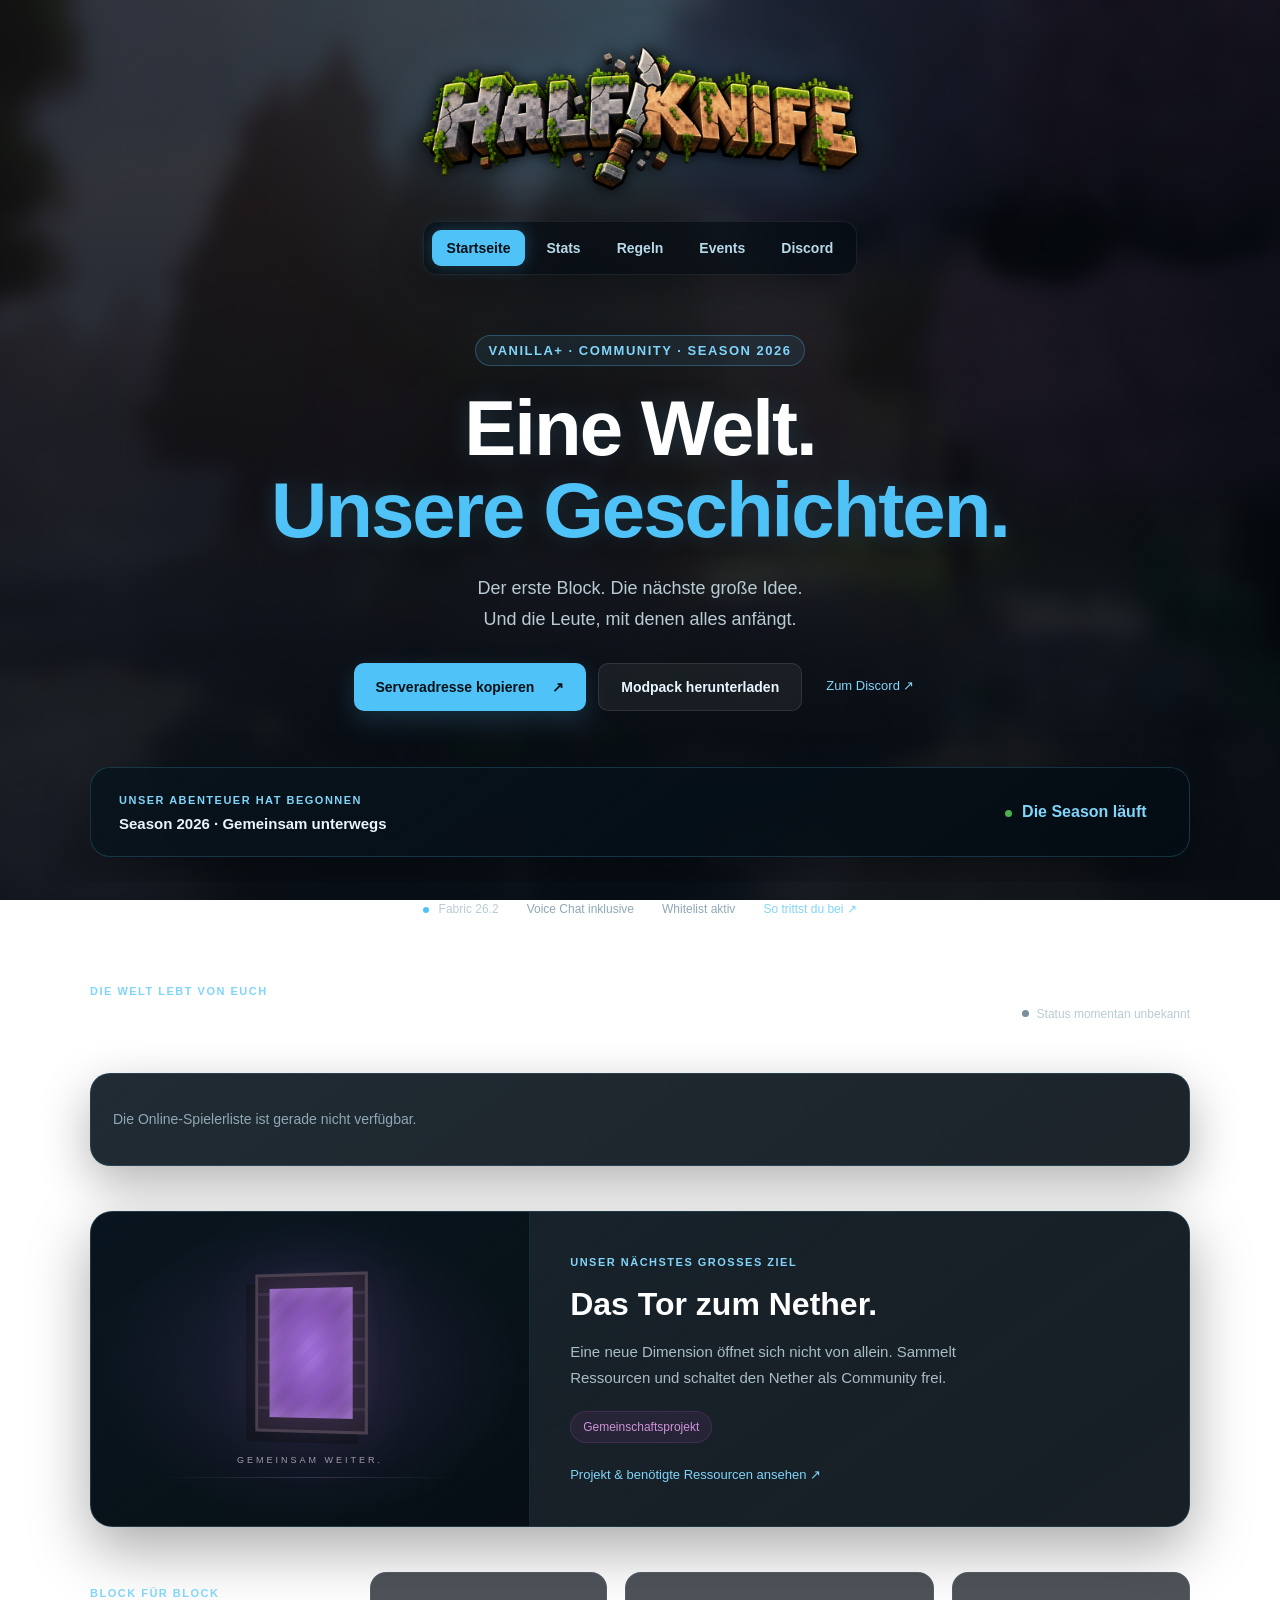
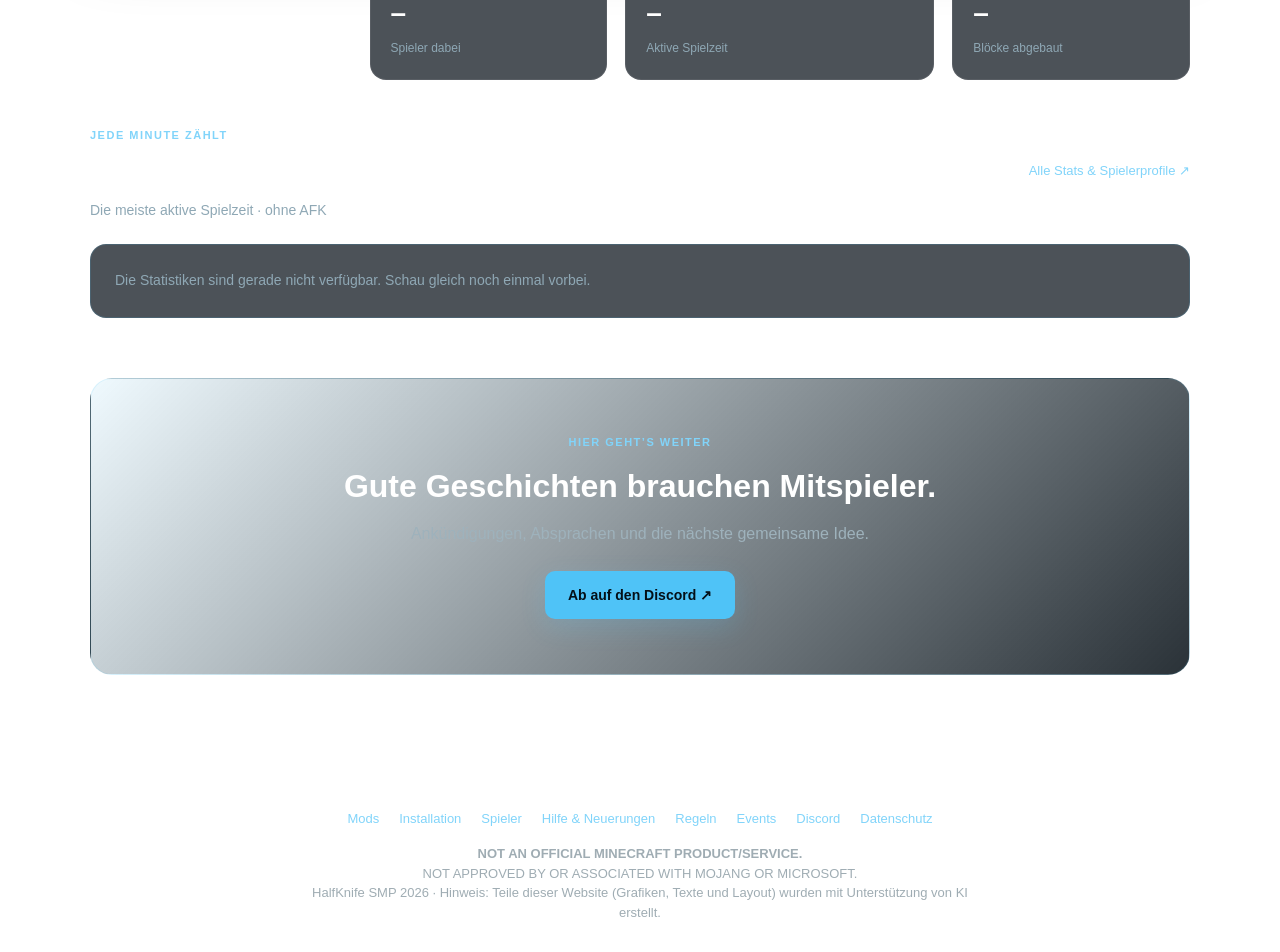
==== commit 3d35a9be: "Match homepage to existing cyan and dark glass site design" ====
--- a/index.html
+++ b/index.html
@@ -7,25 +7,23 @@
   <title>HalfKnife SMP 2026 · Unsere Welt</title>
   <link rel="icon" type="image/png" href="favicon_io/favicon-32x32.png">
   <link rel="stylesheet" href="css/style.css">
-  <link rel="stylesheet" href="css/home.css">
+  <link rel="stylesheet" href="css/home.css?v=20261024-design">
 </head>
-<body class="home-page launch-home">
+<body class="launch-home">
   <a class="skip-link" href="#main">Zum Inhalt</a>
   <header class="world-header container">
-    <a class="wordmark" href="index.html" aria-label="HalfKnife SMP Startseite"><img src="assets/server-icon.png" width="38" height="38" alt="">HALFKNIFE <span>SMP / 2026</span></a>
+    <div class="logo-container"><a href="index.html" aria-label="HalfKnife SMP Startseite"><img class="logo" src="logo.png" alt="HalfKnife SMP 2026" fetchpriority="high"></a></div>
     <nav class="nav" id="main-nav" aria-label="Hauptnavigation"></nav>
   </header>
   <main id="main">
-    <section class="world-hero" aria-labelledby="world-title">
-      <div class="hero-landscape" aria-hidden="true"></div>
+    <section class="hero world-hero" aria-labelledby="world-title">
       <div class="container world-hero-content">
-        <div class="world-kicker"><span></span> VANILLA+ · COMMUNITY · SEASON 2026</div>
-        <img class="world-logo" src="logo.png" alt="HalfKnife SMP 2026" fetchpriority="high">
+        <div class="season-label world-kicker"><span></span> VANILLA+ · COMMUNITY · SEASON 2026</div>
         <h1 id="world-title">Eine Welt.<br><span>Unsere Geschichten.</span></h1>
         <p>Der erste Block. Die nächste große Idee.<br>Und die Leute, mit denen alles anfängt.</p>
         <div class="world-actions">
-          <button class="world-button primary" type="button" id="home-copy">Serveradresse kopieren <span aria-hidden="true">↗</span></button>
-          <a class="world-button secondary" href="https://modrinth.com/modpack/halfknifesmp2026" target="_blank" rel="noopener">Modpack herunterladen</a>
+          <button class="button button-primary world-button" type="button" id="home-copy">Serveradresse kopieren <span aria-hidden="true">↗</span></button>
+          <a class="button button-secondary world-button" href="https://modrinth.com/modpack/halfknifesmp2026" target="_blank" rel="noopener">Modpack herunterladen</a>
           <a class="world-discord" href="https://discord.gg/TK9UQVsz8b" target="_blank" rel="noopener">Zum Discord ↗</a>
         </div>
         <p id="home-copy-message" class="copy-message" role="status"></p>
@@ -61,7 +59,7 @@
         <div class="world-section-heading"><div><span class="eyebrow">JEDE MINUTE ZÄHLT</span><h2 id="top-title">Die Dauerzocker.</h2><p>Die meiste aktive Spielzeit · ohne AFK</p></div><a class="world-text-link" href="stats.html">Alle Stats &amp; Spielerprofile ↗</a></div>
         <ol class="home-podium" id="home-top-three"><li class="world-empty">Die ersten Plätze warten auf euch.</li></ol>
       </section>
-      <section class="world-community"><div><span class="eyebrow">HIER GEHT’S WEITER</span><h2>Gute Geschichten brauchen Mitspieler.</h2><p>Ankündigungen, Absprachen und die nächste gemeinsame Idee.</p></div><a class="world-button primary" href="https://discord.gg/TK9UQVsz8b" target="_blank" rel="noopener">Ab auf den Discord ↗</a></section>
+      <section class="discord world-community"><div><span class="eyebrow">HIER GEHT’S WEITER</span><h2>Gute Geschichten brauchen Mitspieler.</h2><p>Ankündigungen, Absprachen und die nächste gemeinsame Idee.</p></div><a class="button button-primary world-button" href="https://discord.gg/TK9UQVsz8b" target="_blank" rel="noopener">Ab auf den Discord ↗</a></section>
       <noscript><p class="world-empty">Für Countdown, Online-Spieler und Statistiken bitte JavaScript aktivieren. Die Season startet am 24. Oktober 2026 um 14 Uhr.</p></noscript>
     </div>
   </main>
--- a/css/home.css
+++ b/css/home.css
@@ -1,106 +1,125 @@
-/* Homepage only: the shared design and other pages keep their existing styles. */
-.launch-home { --moss: #b4d58b; --muted: #acb6a6; color: #f3f1e8; background: #10150f; }
-.launch-home::before { display: none; }
-.launch-home .container { width: min(1180px, calc(100% - 64px)); }
+/* Homepage layout. Palette, typography, logo, navigation and buttons use style.css. */
 .launch-home a { -webkit-tap-highlight-color: transparent; }
-.launch-home a:focus-visible, .launch-home button:focus-visible { outline: 3px solid var(--moss); outline-offset: 5px; }
 .launch-home [hidden] { display: none !important; }
-.skip-link { position: absolute; left: 16px; top: -80px; z-index: 30; background: #d1e8ad; color: #10150f; padding: 14px; }
+.launch-home a:focus-visible, .launch-home button:focus-visible { outline: 2px solid #81d4fa; outline-offset: 4px; }
+.skip-link { position: absolute; left: 16px; top: -80px; z-index: 30; padding: 14px; border-radius: 10px; background: #4fc3f7; color: #041018; }
 .skip-link:focus { top: 12px; }
-.launch-home .world-header { display: flex; align-items: center; justify-content: space-between; gap: 24px; padding: 20px 0; position: relative; z-index: 3; text-align: left; }
-.wordmark { display: flex; align-items: center; gap: 10px; font-size: 15px; font-weight: 900; letter-spacing: 1px; color: #f3f1e8; text-decoration: none; white-space: nowrap; }
-.wordmark img { image-rendering: pixelated; }
-.wordmark span { font-size: 10px; font-weight: 500; color: var(--muted); letter-spacing: 1.5px; }
-.launch-home .nav { margin: 0; padding: 3px; background: transparent; border: 0; box-shadow: none; backdrop-filter: none; }
-.launch-home .nav a { color: #b7bdae; padding: 10px 13px; font-size: 12px; }
-.launch-home .nav a.active { background: #b4d58b16; color: #d3e9b6; box-shadow: none; }
-.launch-home .nav a:hover { color: #fff; background: #ffffff0b; }
-.world-hero { position: relative; isolation: isolate; overflow: hidden; border-bottom: 1px solid #b4d58b22; }
-.hero-landscape { position: absolute; inset: 0; z-index: -2; background: linear-gradient(90deg, #10150fe8, #10150f44 70%), linear-gradient(0deg, #10150f, transparent 65%), url('../background.png') center 44% / cover; }
-.world-hero::after { content: ''; position: absolute; inset: 0; z-index: -1; background: radial-gradient(ellipse at 80% 35%, #bad68d16, transparent 60%); }
-.world-hero-content { padding: 44px 0 0; }
-.world-kicker, .eyebrow { color: var(--moss); font-size: 10px; letter-spacing: 2.2px; font-weight: 700; line-height: 1.6; }
-.world-kicker { display: flex; gap: 10px; align-items: center; }
-.world-kicker > span, .season-live-dot { width: 7px; height: 7px; border-radius: 50%; background: var(--moss); display: inline-block; }
-.world-logo { display: block; width: min(310px, 65%); height: auto; margin: 24px 0 10px; filter: drop-shadow(0 8px 20px #0009); }
-.world-hero h1 { font-size: clamp(44px, 6vw, 76px); line-height: 1.02; letter-spacing: -3.5px; margin: 0; font-weight: 800; }
-.world-hero h1 span { color: #d1e4b9; }
-.world-hero p { color: #c8cbbb; font-size: 16px; line-height: 1.7; margin: 22px 0; }
-.world-actions { display: flex; align-items: center; flex-wrap: wrap; gap: 12px; }
-.world-button { display: inline-flex; justify-content: center; align-items: center; gap: 28px; min-height: 48px; padding: 15px 20px; font: 700 12px Arial, sans-serif; border-radius: 5px; text-decoration: none; border: 1px solid transparent; cursor: pointer; transition: background .2s, transform .2s; }
-.world-button:hover { transform: translateY(-2px); }
-.world-button.primary { background: #bddc96; color: #17200f; }
-.world-button.primary:hover { background: #d0ecad; }
-.world-button.secondary { background: #151b14a8; color: #eeeede; border-color: #d1e4b942; }
-.world-discord { color: #e2e5d6; font-size: 12px; text-underline-offset: 4px; padding: 12px; }
-.world-hero .copy-message { min-height: 20px; font-size: 12px; margin: 8px 0 18px; overflow-wrap: anywhere; }
-.launch-strip { display: flex; justify-content: space-between; gap: 24px; align-items: center; padding: 24px 0; border-top: 1px solid #d1e4b933; }
+.world-hero { overflow: hidden; padding: 60px 0 25px; }
+.world-hero h1 { line-height: 1.05; }
+.world-hero .world-kicker { margin-bottom: 22px; }
+.world-kicker > span { display: none; }
+.world-hero p { margin-top: 22px; }
+.world-actions { display: flex; justify-content: center; align-items: center; flex-wrap: wrap; gap: 12px; margin-top: 28px; }
+.world-button { gap: 18px; min-height: 48px; font-family: inherit; cursor: pointer; }
+button.world-button { border: 0; }
+.world-discord, .world-text-link { color: #81d4fa; font-size: 13px; line-height: 1.6; text-decoration: none; }
+.world-discord { padding: 12px; }
+.world-discord:hover, .world-text-link:hover { color: #fff; text-decoration: underline; text-underline-offset: 4px; }
+.world-hero .copy-message { min-height: 20px; font-size: 12px; margin: 10px auto 26px; overflow-wrap: anywhere; }
+.eyebrow { color: #81d4fa; font-size: 11px; letter-spacing: 1.5px; font-weight: 700; line-height: 1.6; }
+.launch-strip { display: flex; justify-content: space-between; gap: 24px; align-items: center; padding: 24px 28px; text-align: left; border: 1px solid rgba(79,195,247,.2); border-radius: 20px; background: linear-gradient(145deg, rgba(8,20,29,.9), rgba(4,12,19,.9)); box-shadow: 0 18px 50px rgba(0,0,0,.3); }
 .launch-strip > div:first-child { display: grid; gap: 6px; }
-.launch-strip > div:first-child > strong { color: #eeeede; font-size: 15px; }
-.launch-clock { display: flex; align-items: center; gap: 18px; }
-.launch-clock > div { display: grid; gap: 4px; min-width: 34px; text-align: center; }
-.launch-clock strong { font-size: 26px; font-variant-numeric: tabular-nums; }
-.launch-clock span { font-size: 9px; color: #a8b29f; text-transform: uppercase; letter-spacing: 1px; }
-.launch-clock b { color: #7c886e; font-size: 17px; }
-.launch-home #countdown-online { color: #d1e4b9; font-size: 16px; font-weight: 700; }
+.launch-strip > div:first-child > strong { color: #e8f7ff; font-size: 15px; }
+.launch-clock { display: flex; align-items: center; gap: 14px; }
+.launch-clock > div { display: grid; gap: 5px; min-width: 46px; padding: 10px 7px; border: 1px solid rgba(79,195,247,.12); border-radius: 10px; background: rgba(79,195,247,.05); text-align: center; }
+.launch-clock strong { color: #fff; font-size: 28px; font-variant-numeric: tabular-nums; }
+.launch-clock span { font-size: 10px; color: #8fa8b5; text-transform: uppercase; letter-spacing: 1px; }
+.launch-clock b { color: #607d8b; font-size: 17px; }
+.launch-home #countdown-online { color: #81d4fa; font-size: 16px; font-weight: 700; padding: 0; letter-spacing: 0; }
+.season-live-dot { width: 7px; height: 7px; border-radius: 50%; background: #4caf50; display: inline-block; margin-right: 6px; }
 #hero-online-count { display: inline-block; font-size: 12px; font-weight: 400; margin-left: 10px; }
-.server-strip { display: flex; flex-wrap: wrap; align-items: center; gap: 16px 30px; padding: 20px 0; border-bottom: 1px solid #b4d58b18; color: #a6af9c; font-size: 11px; }
-.server-strip span:first-child { color: #d3dbc8; }
-.server-strip i { display: inline-block; width: 6px; height: 6px; background: var(--moss); margin-right: 6px; }
-.server-strip a { margin-left: auto; color: #d1e4b9; text-decoration: none; }
-.online-section, .top-section { padding: 58px 0; }
+.server-strip { display: flex; flex-wrap: wrap; justify-content: center; align-items: center; gap: 16px 28px; padding: 20px 0; color: #8fa8b5; font-size: 12px; }
+.server-strip span:first-child { color: #b9cbd4; }
+.server-strip i { display: inline-block; width: 6px; height: 6px; border-radius: 50%; background: #4fc3f7; margin-right: 6px; }
+.server-strip a { color: #81d4fa; text-decoration: none; }
+.online-section, .top-section { padding: 45px 0; }
 .world-section-heading { display: flex; justify-content: space-between; align-items: center; gap: 20px; margin-bottom: 26px; }
-.launch-home h2 { font-size: clamp(24px, 3vw, 34px); line-height: 1.15; letter-spacing: -1px; margin: 9px 0 0; color: #f3f1e8; }
-.world-section-heading p { color: #a6af9c; font-size: 12px; margin: 12px 0 0; }
-.home-server-badge { display: inline-flex; align-items: center; gap: 8px; font-size: 11px; color: #abb49f; white-space: nowrap; }
-.home-server-badge::before { content: ''; width: 6px; height: 6px; border-radius: 50%; background: #8d947f; }
-.home-server-badge[data-online="true"]::before { background: #b4d58b; box-shadow: 0 0 10px #b4d58b66; }
-.online-players { display: flex; flex-wrap: wrap; gap: 10px; }
-.online-player { display: inline-flex; align-items: center; gap: 10px; border: 1px solid #b4d58b20; padding: 9px 14px 9px 9px; border-radius: 5px; background: #b4d58b07; color: #e4e9db; font-size: 12px; text-decoration: none; }
-.home-avatar { position: relative; flex-shrink: 0; width: 32px; height: 32px; display: inline-grid; place-items: center; background: #2a3524; border-radius: 3px; overflow: hidden; font-size: 11px; color: #d3e3bd; }
+.world-content h2 { font-size: 32px; line-height: 1.15; margin: 9px 0 0; color: #fff; }
+.world-section-heading p { color: #8fa8b5; font-size: 14px; margin: 12px 0 0; }
+.home-server-badge { display: inline-flex; align-items: center; gap: 8px; font-size: 12px; color: #b9cbd4; white-space: nowrap; }
+.home-server-badge::before { content: ''; width: 7px; height: 7px; border-radius: 50%; background: #78909c; }
+.home-server-badge[data-online="true"]::before { background: #4caf50; box-shadow: 0 0 10px rgba(76,175,80,.4); }
+.online-players { display: flex; flex-wrap: wrap; gap: 10px; padding: 22px; border: 1px solid rgba(79,195,247,.16); border-radius: 20px; background: linear-gradient(145deg, rgba(8,20,29,.9), rgba(4,12,19,.9)); box-shadow: 0 18px 50px rgba(0,0,0,.3); }
+.online-player { display: inline-flex; align-items: center; gap: 10px; border: 1px solid rgba(79,195,247,.12); padding: 9px 14px 9px 9px; border-radius: 10px; background: rgba(79,195,247,.05); color: #e8f7ff; font-size: 13px; text-decoration: none; }
+.online-player:hover { border-color: rgba(79,195,247,.4); }
+.home-avatar { position: relative; flex-shrink: 0; width: 32px; height: 32px; display: inline-grid; place-items: center; background: #162c3a; border-radius: 6px; overflow: hidden; font-size: 11px; color: #b9ecff; }
 .home-avatar img { position: absolute; inset: 0; width: 100%; height: 100%; image-rendering: pixelated; }
-.world-empty { color: #a8b29f; font-size: 13px; line-height: 1.7; padding: 18px 0; margin: 0; }
-.community-goal { display: grid; grid-template-columns: .8fr 1.2fr; background: #1a2117; border: 1px solid #b4d58b28; border-radius: 9px; overflow: hidden; }
-.portal-scene { position: relative; display: flex; flex-direction: column; justify-content: center; align-items: center; min-height: 310px; gap: 22px; background: radial-gradient(ellipse at 50% 50%, #885eba2e, transparent 68%), linear-gradient(145deg, #151b13, #26231e); border-right: 1px solid #b4d58b18; }
+.world-empty { color: #8fa8b5; font-size: 14px; line-height: 1.7; padding: 12px 0; margin: 0; }
+.community-goal { display: grid; grid-template-columns: .8fr 1.2fr; background: linear-gradient(145deg, rgba(9,21,30,.94), rgba(4,12,19,.92)); border: 1px solid rgba(79,195,247,.16); border-radius: 22px; overflow: hidden; box-shadow: 0 22px 60px rgba(0,0,0,.34); }
+.portal-scene { position: relative; display: flex; flex-direction: column; justify-content: center; align-items: center; min-height: 310px; gap: 22px; background: radial-gradient(ellipse at 50% 50%, rgba(136,94,186,.18), transparent 68%), linear-gradient(145deg, rgba(8,20,29,.9), rgba(4,12,19,.9)); border-right: 1px solid rgba(79,195,247,.12); }
 .portal-scene::after { content: ''; position: absolute; height: 1px; width: 70%; bottom: 48px; background: linear-gradient(90deg, transparent, #a887d144, transparent); }
 .portal-frame { width: 115px; height: 160px; padding: 12px; background: repeating-linear-gradient(0deg, #282231 0 20px, #393043 20px 23px); border: 3px solid #49404d; box-shadow: -10px 10px 0 #0e100e66, 0 0 60px #9b66d122; transform: perspective(600px) rotateY(-12deg); }
 .portal-light { width: 100%; height: 100%; background: repeating-linear-gradient(135deg, #945bc966 0 9px, #9f69d033 9px 18px), radial-gradient(ellipse, #a879e1, #4d256d); box-shadow: inset 0 0 25px #d9b4ff99, 0 0 30px #a76ed733; }
 .portal-scene > span { color: #a49aaf; letter-spacing: 3px; font-size: 9px; }
-.goal-content { padding: 40px 44px; }
+.goal-content { padding: 40px; }
 .goal-content h2 { margin-top: 14px; }
-.goal-content p { color: #b5beab; font-size: 14px; line-height: 1.8; margin: 16px 0 20px; max-width: 450px; }
-.goal-status { display: inline-block; color: #d0b3eb; background: #ae80dd14; border: 1px solid #ae80dd26; border-radius: 4px; padding: 6px 9px; font-size: 10px; }
-.world-text-link { color: #c9dda8; text-decoration: none; font-size: 12px; line-height: 1.6; }
-.world-text-link:hover { text-decoration: underline; text-underline-offset: 4px; }
+.goal-content p { color: #a9bdc7; font-size: 15px; line-height: 1.75; margin: 16px 0 20px; max-width: 450px; }
+.goal-status { display: inline-block; color: #ce93d8; background: rgba(171,71,188,.09); border: 1px solid rgba(171,71,188,.22); border-radius: 999px; padding: 8px 12px; font-size: 12px; }
 .goal-content > .world-text-link { display: block; margin-top: 22px; }
-.goal-progress-label { display: flex; justify-content: space-between; margin: 20px 0 9px; font-size: 11px; color: #c7d4b6; }
-#home-goal-meter { width: 100%; height: 7px; border: 0; appearance: none; background: #343c2c; border-radius: 9px; overflow: hidden; }
-#home-goal-meter::-webkit-progress-bar { background: #343c2c; }
-#home-goal-meter::-webkit-progress-value { background: #b4d58b; }
-#home-goal-meter::-moz-progress-bar { background: #b4d58b; }
-.season-numbers { display: grid; grid-template-columns: 1.1fr 1fr 1.2fr 1fr; gap: 24px; align-items: center; padding: 48px 0; margin-top: 24px; border-bottom: 1px solid #b4d58b22; }
-.season-numbers h2 { font-size: 23px; }
-.season-number { display: grid; gap: 9px; border-left: 1px solid #b4d58b28; padding-left: 28px; }
-.season-number strong { font-size: clamp(19px, 2.6vw, 30px); color: #e0eccf; font-variant-numeric: tabular-nums; letter-spacing: -1px; }
-.season-number span { font-size: 10px; color: #a3ae97; }
+.goal-progress-label { display: flex; justify-content: space-between; margin: 20px 0 9px; font-size: 12px; color: #b9cbd4; }
+#home-goal-meter { width: 100%; height: 7px; border: 0; appearance: none; background: #162c3a; border-radius: 9px; overflow: hidden; }
+#home-goal-meter::-webkit-progress-bar { background: #162c3a; }
+#home-goal-meter::-webkit-progress-value { background: #4fc3f7; }
+#home-goal-meter::-moz-progress-bar { background: #4fc3f7; }
+.season-numbers { display: grid; grid-template-columns: 1.1fr 1fr 1.3fr 1fr; gap: 18px; align-items: stretch; margin: 45px 0 0; }
+.season-numbers > div:first-child { align-self: center; }
+.season-numbers h2 { font-size: 25px; }
+.season-number { display: flex; flex-direction: column; justify-content: center; gap: 12px; padding: 24px 20px; border: 1px solid rgba(255,255,255,.07); border-radius: 16px; background: rgba(7,16,24,.72); min-width: 0; }
+.season-number strong { font-size: clamp(18px, 2.4vw, 28px); color: #fff; font-variant-numeric: tabular-nums; }
+.season-number span { font-size: 12px; color: #8fa8b5; }
 .home-podium { list-style: none; padding: 0; margin: 0; display: grid; grid-template-columns: repeat(3, minmax(0, 1fr)); gap: 16px; }
-.home-podium > .world-empty { grid-column: 1 / -1; }
-.podium-player { border: 1px solid #b4d58b22; border-radius: 6px; background: linear-gradient(135deg, #b4d58b0b, transparent); }
-.podium-player:first-child { border-color: #d4bd6e55; background: linear-gradient(135deg, #d4bd6e11, transparent); }
-.podium-player a { display: grid; grid-template-columns: 42px minmax(0, 1fr) auto; gap: 14px; align-items: center; color: #f1f1e5; text-decoration: none; padding: 24px 20px; }
+.home-podium > .world-empty { grid-column: 1 / -1; padding: 24px; border: 1px solid rgba(79,195,247,.16); border-radius: 16px; background: rgba(7,16,24,.72); }
+.podium-player { border: 1px solid rgba(79,195,247,.16); border-radius: 16px; background: linear-gradient(145deg, rgba(8,20,29,.96), rgba(4,12,19,.94)); }
+.podium-player:first-child { border-color: rgba(255,209,102,.3); }
+.podium-player a { display: grid; grid-template-columns: 42px minmax(0, 1fr) auto; gap: 14px; align-items: center; color: #e8f7ff; text-decoration: none; padding: 24px 20px; }
 .podium-player .home-avatar { width: 42px; height: 42px; }
 .podium-name { display: grid; gap: 7px; min-width: 0; }
-.podium-name strong { font-size: 13px; overflow-wrap: anywhere; }
-.podium-name small { font-size: 11px; color: #b3c49f; }
-.podium-place { align-self: start; color: #aaa991; font-size: 11px; }
-.podium-player:first-child .podium-place { color: #e4ca79; }
-.world-community { display: flex; justify-content: space-between; align-items: center; gap: 32px; padding: 38px 0; border-top: 1px solid #b4d58b22; }
-.world-community h2 { font-size: 22px; }
-.world-community p { color: #a8b29f; font-size: 12px; line-height: 1.6; }
-.world-community .world-button { flex-shrink: 0; }
-.launch-home footer { padding: 36px 24px; margin-top: 25px; border-top: 1px solid #b4d58b18; background: #0b100a; }
-.launch-home .footer-links a { color: #a5b295; font-size: 11px; }
-.launch-home .disclaimer { color: #929b88; font-size: 10px; }
-@media (min-width: 1400px) { .world-hero-content { padding-top: 55px; } }
-@media (max-width: 900px) { .launch-home .world-header { flex-direction: column; gap: 12px; } .season-numbers { grid-template-columns: 1fr 1fr; gap: 30px; } .season-number { padding-left: 18px; } .goal-content { padding: 30px; } .podium-player a { grid-template-columns: 34px minmax(0, 1fr); padding: 18px 14px; gap: 12px; } .podium-player .home-avatar { width: 34px; height: 34px; } .podium-place { grid-column: 2; grid-row: 1; justify-self: end; } .podium-name { grid-column: 1 / -1; } }
-@media (max-width: 650px) { .launch-home .container { width: calc(100% - 36px); } .launch-home .world-header { padding: 14px 0; } .wordmark { font-size: 13px; } .launch-home .nav { gap: 0; flex-wrap: nowrap; width: 100%; justify-content: space-between; } .launch-home .nav a { padding: 10px 8px; font-size: 11px; } .world-hero-content { padding-top: 30px; } .world-kicker { font-size: 8px; letter-spacing: 1.5px; } .world-logo { width: 230px; margin-top: 25px; } .world-hero h1 { font-size: clamp(38px, 9vw, 58px); letter-spacing: -2px; } .world-hero p { font-size: 14px; } .world-actions { gap: 9px; } .world-actions .world-button { width: 100%; } .world-discord { padding-left: 0; } .launch-strip { align-items: flex-start; flex-direction: column; gap: 20px; padding: 24px 0 28px; } .launch-clock { gap: 16px; } .server-strip { gap: 13px 20px; font-size: 10px; } .server-strip a { margin-left: 0; } .online-section, .top-section { padding: 36px 0; } .world-section-heading { align-items: flex-start; flex-direction: column; gap: 16px; margin-bottom: 20px; } .community-goal { grid-template-columns: 1fr; } .portal-scene { min-height: 225px; border-right: 0; border-bottom: 1px solid #b4d58b18; gap: 15px; } .portal-frame { width: 85px; height: 120px; padding: 9px; } .portal-scene::after { bottom: 24px; } .goal-content { padding: 28px 24px; } .season-numbers { gap: 26px 14px; padding: 30px 0; } .season-numbers > div:first-child { grid-column: 1 / -1; } .season-numbers h2 br { display: none; } .season-number { min-height: 54px; padding-left: 14px; } .season-number strong { font-size: 23px; } .season-number:last-child { grid-column: 1 / -1; } .home-podium { grid-template-columns: 1fr; gap: 10px; } .podium-player a { grid-template-columns: 38px minmax(0, 1fr) auto; padding: 18px; } .podium-name { grid-column: auto; } .podium-place { grid-column: auto; grid-row: auto; } .world-community { align-items: flex-start; flex-direction: column; padding: 28px 0; gap: 15px; } }
+.podium-name strong { font-size: 14px; overflow-wrap: anywhere; }
+.podium-name small { font-size: 12px; color: #81d4fa; }
+.podium-place { align-self: start; color: #829aa6; font-size: 12px; }
+.podium-player:first-child .podium-place { color: #ffd166; }
+.world-community { margin-top: 15px; }
+.world-community h2 { margin-top: 0; margin-bottom: 16px; }
+.world-community .eyebrow { display: block; margin-bottom: 16px; }
+.launch-home footer { padding-bottom: 30px; }
+@media (max-width: 900px) {
+  .season-numbers { grid-template-columns: 1fr 1fr; }
+  .goal-content { padding: 30px; }
+  .podium-player a { grid-template-columns: 34px minmax(0, 1fr); padding: 18px 14px; gap: 12px; }
+  .podium-player .home-avatar { width: 34px; height: 34px; }
+  .podium-place { grid-column: 2; grid-row: 1; justify-self: end; }
+  .podium-name { grid-column: 1 / -1; }
+}
+@media (max-width: 650px) {
+  .world-hero { padding: 42px 0 20px; }
+  .world-hero h1 { font-size: clamp(36px, 9vw, 54px); }
+  .world-hero .world-kicker { font-size: 10px; letter-spacing: 1px; }
+  .world-hero p { font-size: 15px; }
+  .world-actions .world-button { width: 100%; }
+  .launch-strip { flex-direction: column; align-items: center; text-align: center; gap: 20px; padding: 22px 16px; }
+  .launch-clock { gap: 8px; }
+  .launch-clock > div { min-width: 40px; }
+  .launch-clock strong { font-size: 24px; }
+  .server-strip { gap: 13px 20px; font-size: 11px; }
+  .online-section, .top-section { padding: 32px 0; }
+  .world-section-heading { align-items: flex-start; flex-direction: column; gap: 16px; margin-bottom: 20px; }
+  .world-content h2 { font-size: 26px; }
+  .community-goal { grid-template-columns: 1fr; }
+  .portal-scene { min-height: 225px; border-right: 0; border-bottom: 1px solid rgba(79,195,247,.12); gap: 15px; }
+  .portal-frame { width: 85px; height: 120px; padding: 9px; }
+  .portal-scene::after { bottom: 24px; }
+  .goal-content { padding: 28px 24px; }
+  .season-numbers { gap: 14px; margin-top: 30px; }
+  .season-numbers > div:first-child { grid-column: 1 / -1; }
+  .season-numbers h2 br { display: none; }
+  .season-number { padding: 20px 16px; }
+  .season-number strong { font-size: 21px; }
+  .season-number:last-child { grid-column: 1 / -1; }
+  .home-podium { grid-template-columns: 1fr; gap: 10px; }
+  .podium-player a { grid-template-columns: 38px minmax(0, 1fr) auto; padding: 18px; }
+  .podium-name { grid-column: auto; }
+  .podium-place { grid-column: auto; grid-row: auto; }
+}
+@media (prefers-reduced-motion: reduce) {
+  .launch-home *, .launch-home *::before { animation: none !important; transition: none !important; }
+}
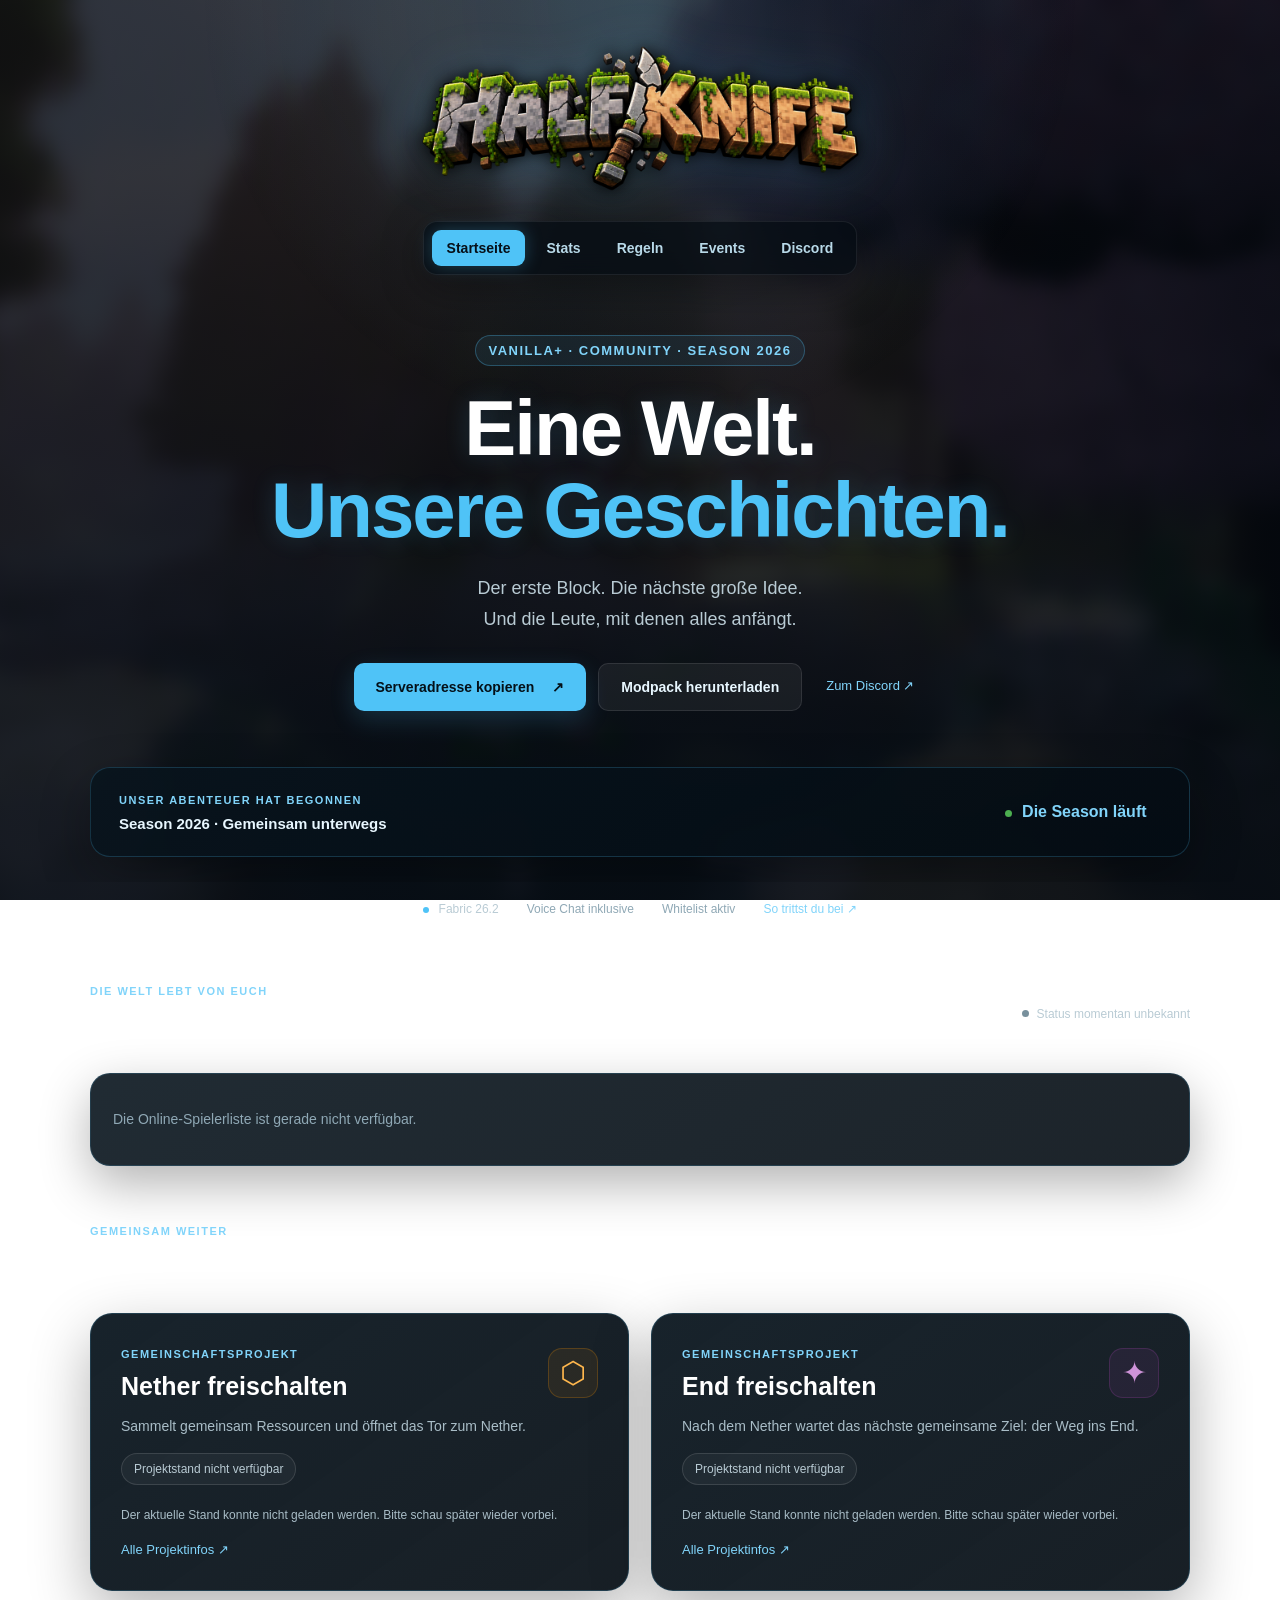
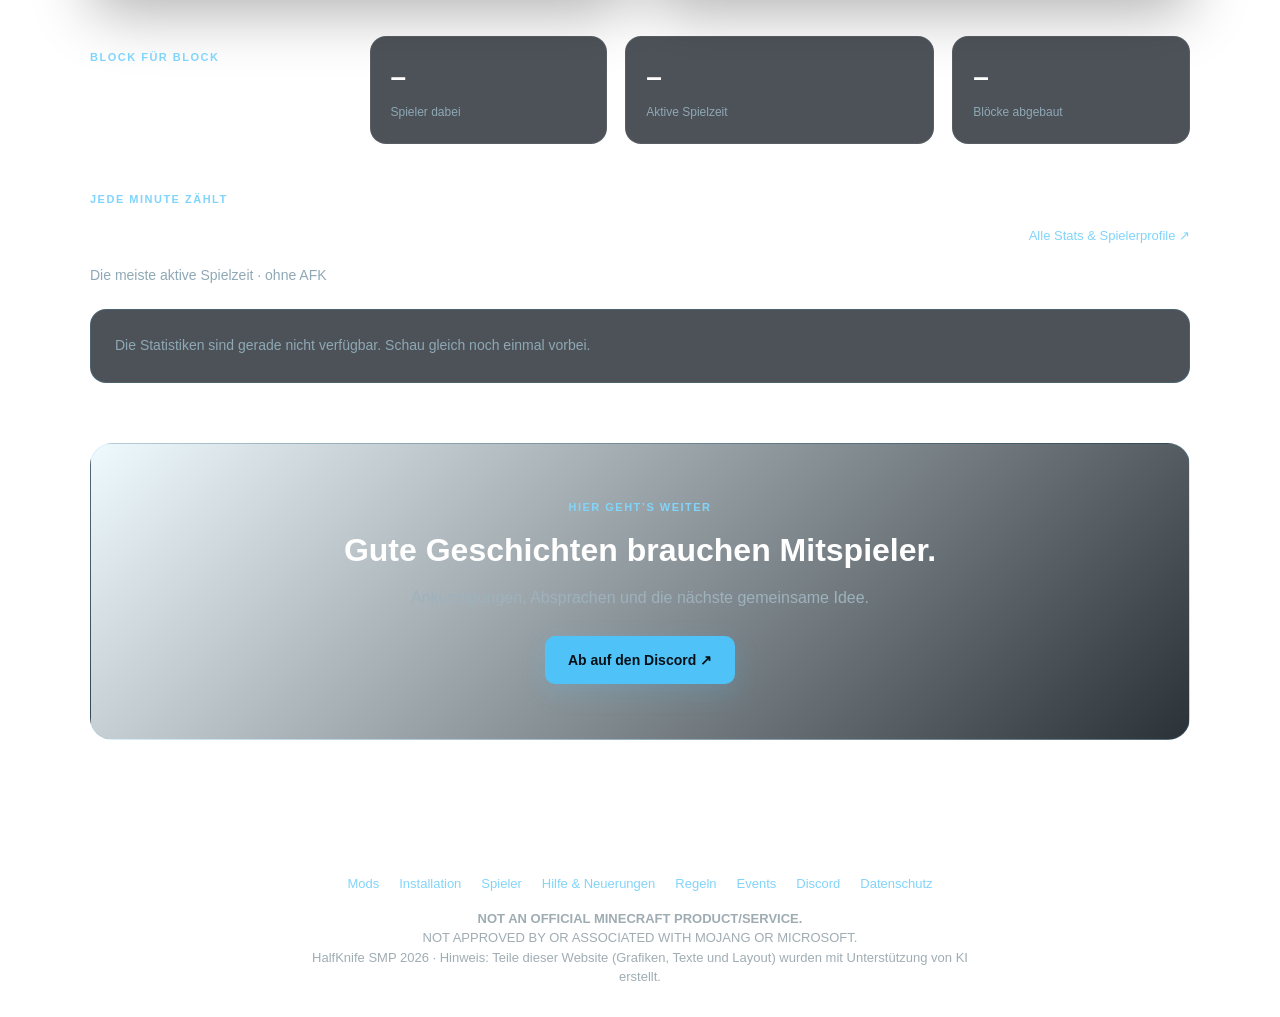
==== commit 386c7178: "Show live Nether and End project progress with read-only server sync" ====
--- a/index.html
+++ b/index.html
@@ -7,7 +7,7 @@
   <title>HalfKnife SMP 2026 · Unsere Welt</title>
   <link rel="icon" type="image/png" href="favicon_io/favicon-32x32.png">
   <link rel="stylesheet" href="css/style.css">
-  <link rel="stylesheet" href="css/home.css?v=20261024-design">
+  <link rel="stylesheet" href="css/home.css?v=20261024-projects">
 </head>
 <body class="launch-home">
   <a class="skip-link" href="#main">Zum Inhalt</a>
@@ -45,9 +45,26 @@
         <div class="world-section-heading"><div><span class="eyebrow">DIE WELT LEBT VON EUCH</span><h2 id="online-title">Gerade auf dem Server</h2></div><span class="home-server-badge" id="home-server-status" role="status">Status wird geladen…</span></div>
         <div class="online-players" id="home-online-list"><p class="world-empty">Spieler werden geladen…</p></div>
       </section>
-      <section class="community-goal" aria-labelledby="goal-title">
-        <div class="portal-scene" aria-hidden="true"><div class="portal-frame"><div class="portal-light"></div></div><span>GEMEINSAM WEITER.</span></div>
-        <div class="goal-content"><span class="eyebrow">UNSER NÄCHSTES GROSSES ZIEL</span><h2 id="goal-title">Das Tor zum Nether.</h2><p>Eine neue Dimension öffnet sich nicht von allein. Sammelt Ressourcen und schaltet den Nether als Community frei.</p><span class="goal-status" id="home-goal-status">Gemeinschaftsprojekt</span><div id="home-goal-progress" hidden><div class="goal-progress-label"><span>Gemeinsamer Fortschritt</span><strong id="home-goal-percent"></strong></div><progress id="home-goal-meter" max="100" value="0" aria-label="Fortschritt der Nether-Freischaltung"></progress></div><a class="world-text-link" href="events.html">Projekt &amp; benötigte Ressourcen ansehen <span aria-hidden="true">↗</span></a></div>
+      <section class="dimension-section" aria-labelledby="projects-title">
+        <div class="world-section-heading"><div><span class="eyebrow">GEMEINSAM WEITER</span><h2 id="projects-title">Neue Dimensionen. Unser Fortschritt.</h2></div></div>
+        <div class="dimension-grid">
+        <article class="dimension-project" data-project="nether" aria-labelledby="nether-project-title">
+          <div class="dimension-heading"><div><span class="eyebrow">GEMEINSCHAFTSPROJEKT</span><h3 id="nether-project-title">Nether freischalten</h3></div><span class="dimension-symbol" aria-hidden="true">⬡</span></div>
+          <p>Sammelt gemeinsam Ressourcen und öffnet das Tor zum Nether.</p>
+          <span class="goal-status" id="nether-project-status" role="status">Projektstand wird geladen…</span>
+          <div class="dimension-progress" id="nether-project-progress" hidden><div class="goal-progress-label"><span>Gesamtfortschritt</span><strong id="nether-project-percent">–</strong></div><progress id="nether-project-meter" max="100" value="0" aria-label="Nether: Gesamtfortschritt"></progress><div class="dimension-resources" id="nether-project-resources"></div></div>
+          <p class="dimension-message" id="nether-project-message"></p>
+          <a class="world-text-link" href="events.html">Alle Projektinfos ↗</a>
+        </article>
+        <article class="dimension-project" data-project="end" aria-labelledby="end-project-title">
+          <div class="dimension-heading"><div><span class="eyebrow">GEMEINSCHAFTSPROJEKT</span><h3 id="end-project-title">End freischalten</h3></div><span class="dimension-symbol" aria-hidden="true">✦</span></div>
+          <p>Nach dem Nether wartet das nächste gemeinsame Ziel: der Weg ins End.</p>
+          <span class="goal-status" id="end-project-status" role="status">Projektstand wird geladen…</span>
+          <div class="dimension-progress" id="end-project-progress" hidden><div class="goal-progress-label"><span>Gesamtfortschritt</span><strong id="end-project-percent">–</strong></div><progress id="end-project-meter" max="100" value="0" aria-label="End: Gesamtfortschritt"></progress><div class="dimension-resources" id="end-project-resources"></div></div>
+          <p class="dimension-message" id="end-project-message"></p>
+          <a class="world-text-link" href="events.html">Alle Projektinfos ↗</a>
+        </article>
+        </div>
       </section>
       <section class="season-numbers" aria-labelledby="numbers-title">
         <div><span class="eyebrow">BLOCK FÜR BLOCK</span><h2 id="numbers-title">Unsere Season.<br>In Zahlen.</h2></div>
@@ -92,6 +109,7 @@
 
   <script src="js/main.js"></script>
   <script src="js/stats-core.js"></script>
-  <script src="js/home.js"></script>
+  <script src="js/home.js?v=20261024-projects"></script>
 </body>
 </html>
+
--- a/css/home.css
+++ b/css/home.css
@@ -123,3 +123,28 @@
 @media (prefers-reduced-motion: reduce) {
   .launch-home *, .launch-home *::before { animation: none !important; transition: none !important; }
 }
+
+
+/* Live dimension projects, using the shared dark/cyan card design. */
+.dimension-section { padding: 10px 0 0; }
+.dimension-grid { display: grid; grid-template-columns: repeat(2, minmax(0, 1fr)); gap: 22px; }
+.dimension-project { min-width: 0; padding: 30px; border: 1px solid rgba(79,195,247,.18); border-radius: 22px; background: linear-gradient(145deg, rgba(9,21,30,.94), rgba(4,12,19,.92)); box-shadow: 0 22px 60px rgba(0,0,0,.3); }
+.dimension-heading { display: flex; align-items: center; justify-content: space-between; gap: 16px; }
+.dimension-heading h3 { margin: 9px 0 0; color: #fff; font-size: 25px; }
+.dimension-symbol { display: grid; place-items: center; width: 50px; height: 50px; flex-shrink: 0; border: 1px solid rgba(255,152,0,.22); border-radius: 14px; color: #ffb74d; background: rgba(255,152,0,.08); font-size: 30px; }
+[data-project="end"] .dimension-symbol { color: #ce93d8; border-color: rgba(171,71,188,.22); background: rgba(171,71,188,.09); }
+.dimension-project > p { color: #a9bdc7; font-size: 14px; line-height: 1.7; }
+.dimension-project .goal-status { color: #b9cbd4; background: rgba(255,255,255,.04); border-color: rgba(255,255,255,.12); }
+.dimension-project .goal-status[data-state="active"], .dimension-project .goal-status[data-state="completed"] { color: #a5d6a7; border-color: rgba(76,175,80,.25); background: rgba(76,175,80,.08); }
+.dimension-project .goal-status[data-state="paused"] { color: #ffcc80; border-color: rgba(255,152,0,.22); background: rgba(255,152,0,.09); }
+.dimension-project progress { display: block; width: 100%; height: 7px; border: 0; appearance: none; border-radius: 999px; background: #162c3a; overflow: hidden; }
+.dimension-project progress::-webkit-progress-bar { background: #162c3a; }
+.dimension-project progress::-webkit-progress-value { background: #4fc3f7; }
+.dimension-project progress::-moz-progress-bar { background: #4fc3f7; }
+.dimension-resources { display: grid; gap: 14px; margin-top: 24px; }
+.dimension-resource > div { display: flex; align-items: baseline; justify-content: space-between; gap: 12px; margin-bottom: 7px; font-size: 12px; color: #a9bdc7; }
+.dimension-resource strong { color: #e8f7ff; white-space: nowrap; font-size: 12px; font-variant-numeric: tabular-nums; }
+.dimension-resource progress { height: 4px; }
+.dimension-project .dimension-message { font-size: 12px; min-height: 20px; margin: 20px 0 14px; }
+@media (max-width: 850px) { .dimension-grid { grid-template-columns: 1fr; } }
+@media (max-width: 650px) { .dimension-project { padding: 24px 20px; } .dimension-heading h3 { font-size: 23px; } }
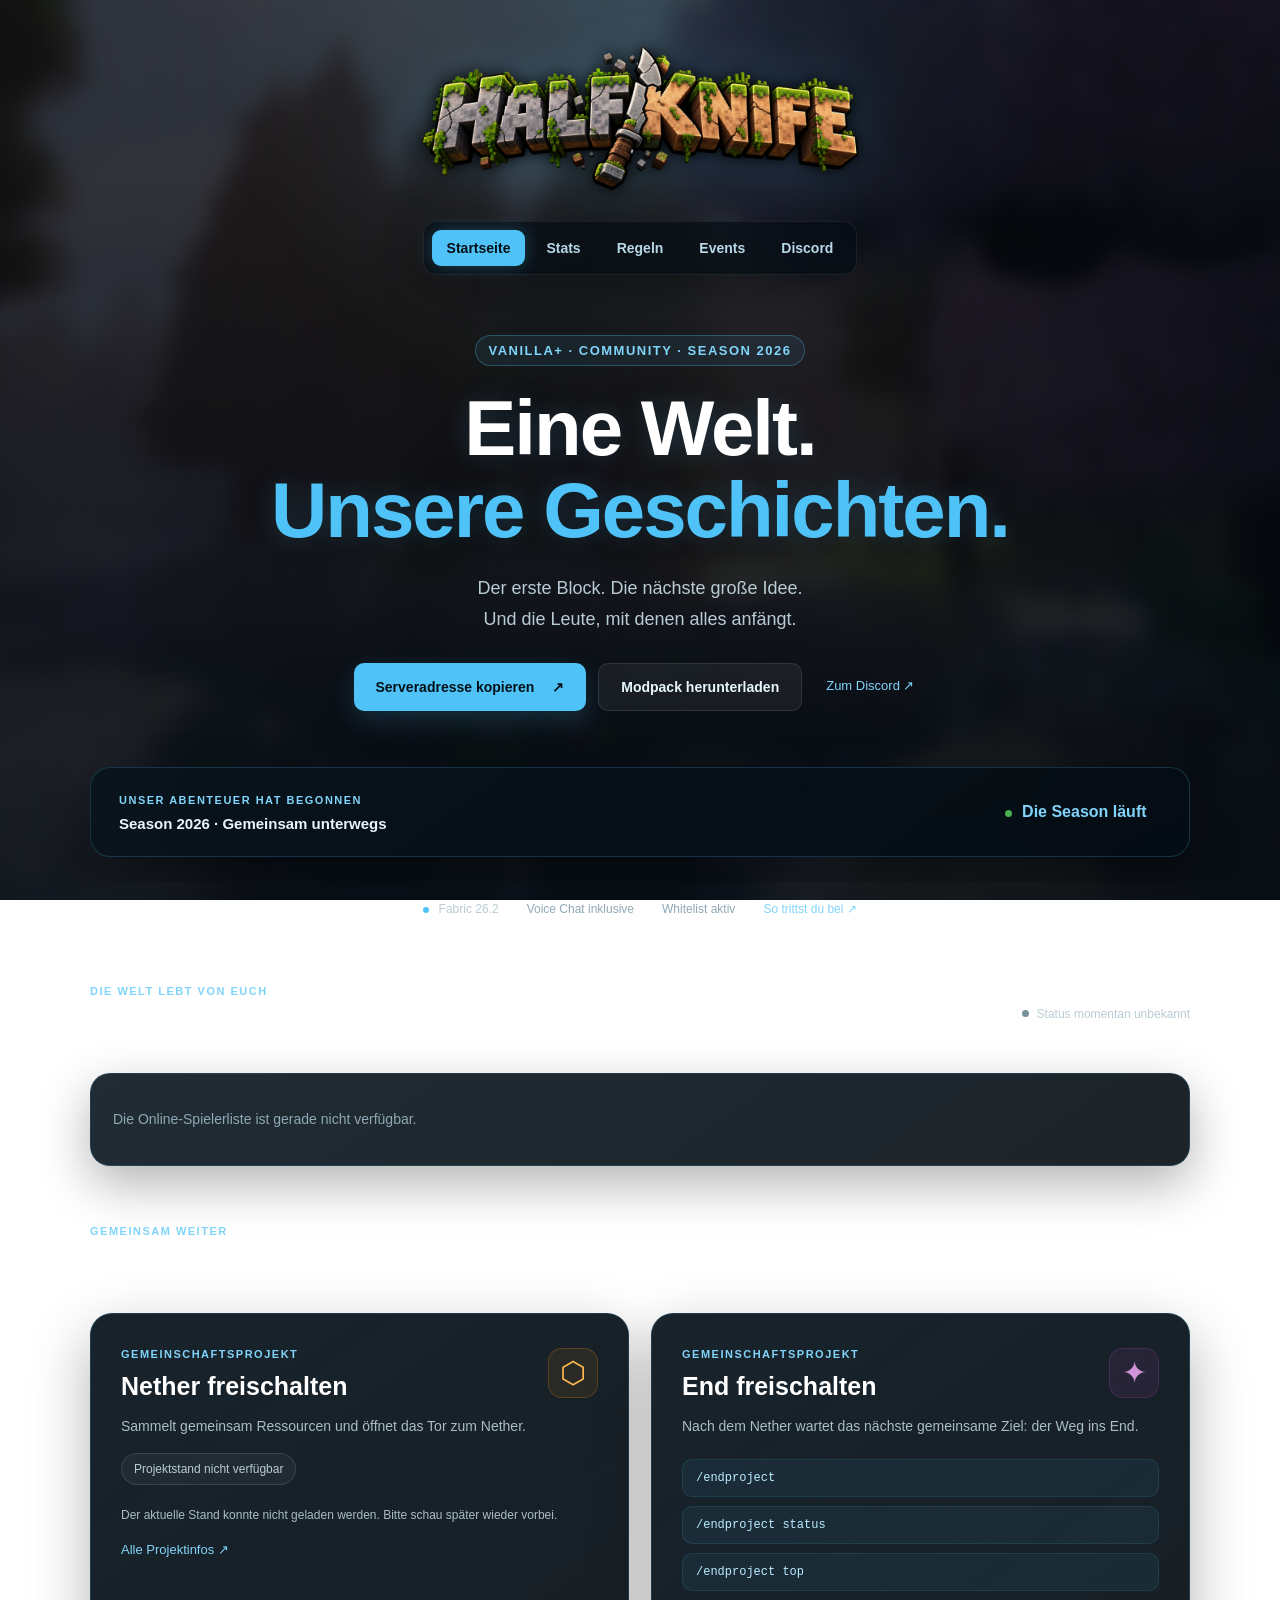
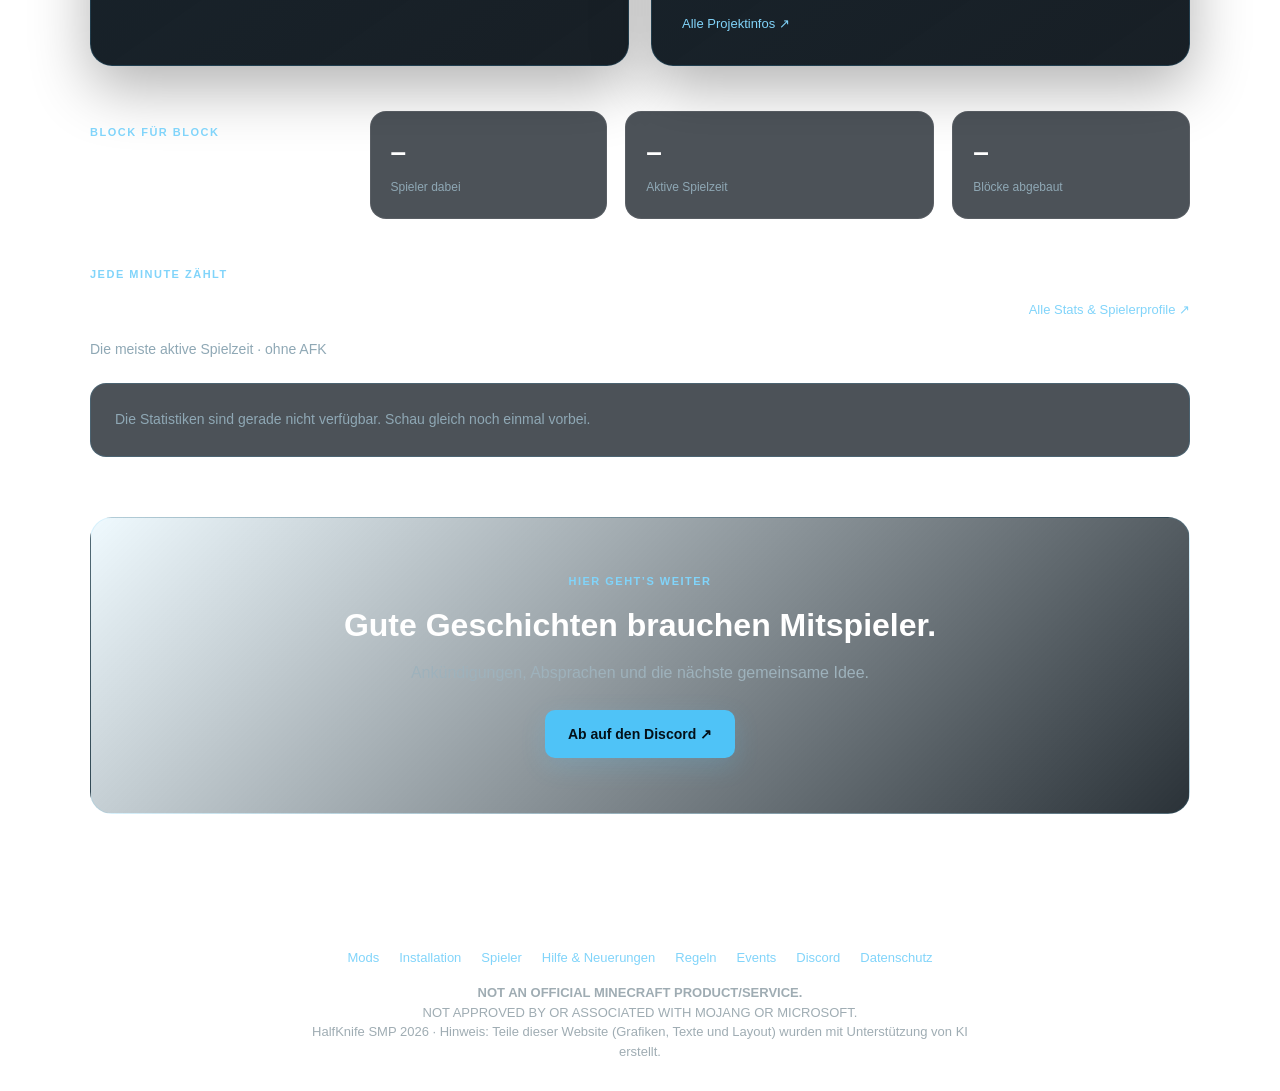
==== commit aa3581cd: "End-Projekt: nur Serverbefehle statt Ressourcenliste anzeigen" ====
--- a/index.html
+++ b/index.html
@@ -59,9 +59,11 @@
         <article class="dimension-project" data-project="end" aria-labelledby="end-project-title">
           <div class="dimension-heading"><div><span class="eyebrow">GEMEINSCHAFTSPROJEKT</span><h3 id="end-project-title">End freischalten</h3></div><span class="dimension-symbol" aria-hidden="true">✦</span></div>
           <p>Nach dem Nether wartet das nächste gemeinsame Ziel: der Weg ins End.</p>
-          <span class="goal-status" id="end-project-status" role="status">Projektstand wird geladen…</span>
-          <div class="dimension-progress" id="end-project-progress" hidden><div class="goal-progress-label"><span>Gesamtfortschritt</span><strong id="end-project-percent">–</strong></div><progress id="end-project-meter" max="100" value="0" aria-label="End: Gesamtfortschritt"></progress><div class="dimension-resources" id="end-project-resources"></div></div>
-          <p class="dimension-message" id="end-project-message"></p>
+          <div class="dimension-message command-list">
+            <code>/endproject</code>
+            <code>/endproject status</code>
+            <code>/endproject top</code>
+          </div>
           <a class="world-text-link" href="events.html">Alle Projektinfos ↗</a>
         </article>
         </div>
@@ -109,7 +111,7 @@
 
   <script src="js/main.js"></script>
   <script src="js/stats-core.js"></script>
-  <script src="js/home.js?v=20261024-projects"></script>
+  <script src="js/home.js?v=20261031-end-commands"></script>
 </body>
 </html>
 
